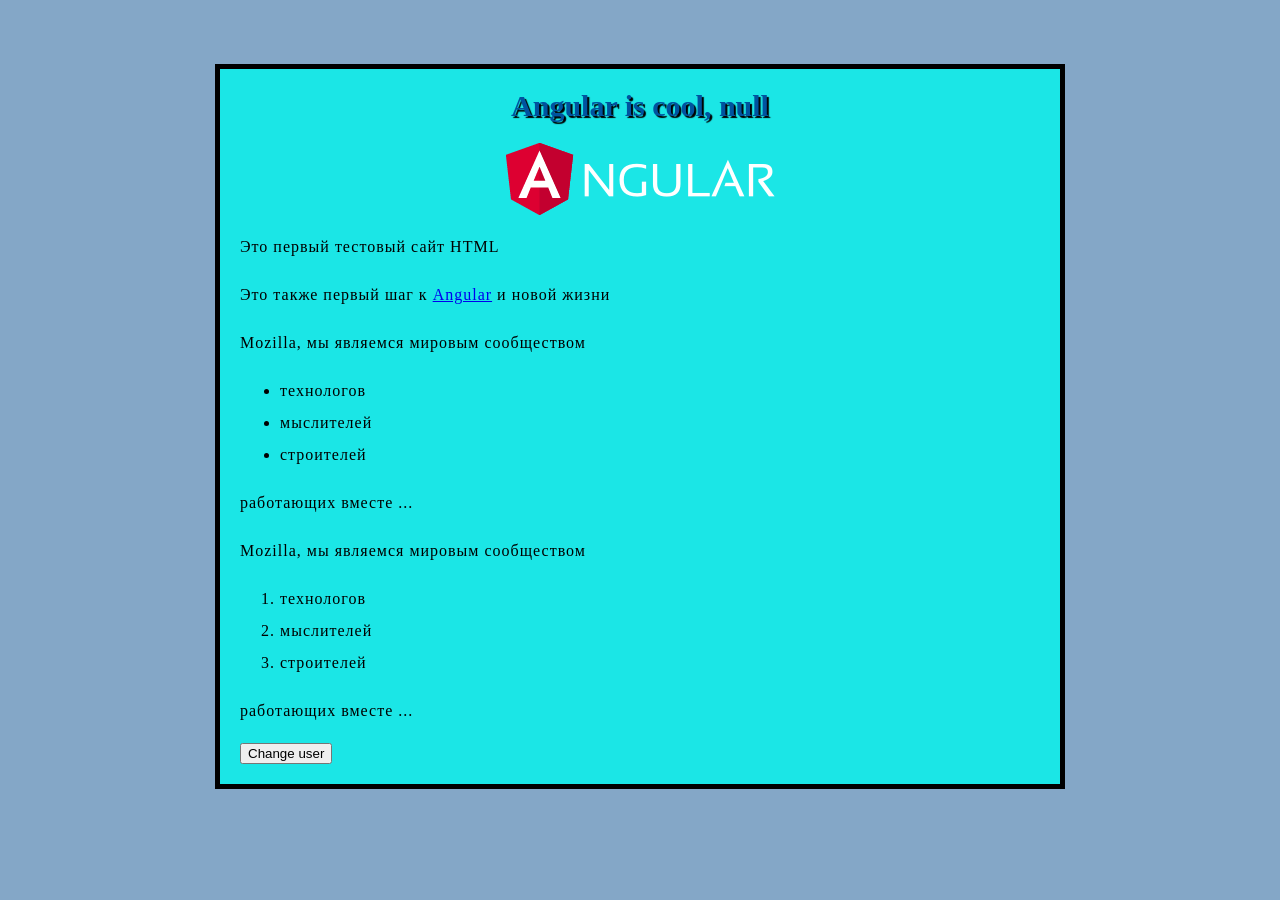
==== index.html @ edb77528 "adding my files to my repository" ====
<!DOCTYPE html>
<html>
  <head>
    <meta charset="utf-8">
    <link href="styles/style.css" rel="stylesheet" type="text/css">
    <link href='http://fonts.googleapis.com/css?family=Open+Sans' rel='stylesheet' type='text/css'>
    
    <title>Моя тестовая страница</title>
  </head>
  <body>
    <h1>Тестовая страница Angular</h1>
    <img src="images\logo-nav@2x.png" alt="The Angular logo">
    <p>Это первый тестовый сайт HTML</p>
    <p>Это также первый шаг к <a href="https://angular.io">Angular</a> и новой жизни</p>
    <p>Mozilla, мы являемся мировым сообществом</p>
<ul> 
  <li>технологов</li>
  <li>мыслителей</li>
  <li>строителей</li>
</ul>
<p>работающих вместе ... </p>
<p>Mozilla, мы являемся мировым сообществом</p>
<ol> 
  <li>технологов</li>
  <li>мыслителей</li>
  <li>строителей</li>
</ol>
<p>работающих вместе ... </p>

<button>Change user</button>

<script src="scripts/main.js"></script>
  </body>
</html>
---- styles/style.css ----
html {
    font-size: 10px; /* px значит 'пиксели': базовый шрифт будет 10 пикселей в высоту  */
    font-family: 'Sura', serif;
    background-color: #84a7c7;
  }
  h1 {
    font-size: 30px;
    text-align: center;
    margin: 0;
    padding: 20px 0;    
    color: #00539F;
    text-shadow: 2px 2px 1px black;
  }
  
  p, li {
    font-size: 16px;    
    line-height: 2;
    letter-spacing: 1px;
  }
  body {
    width: 800px;
    margin: 5% auto;
    background-color: #1be6e6;
    padding: 0 20px 20px 20px;
    border: 5px solid black;
  }
  img {
    display: block;
    margin: 0 auto;
  }
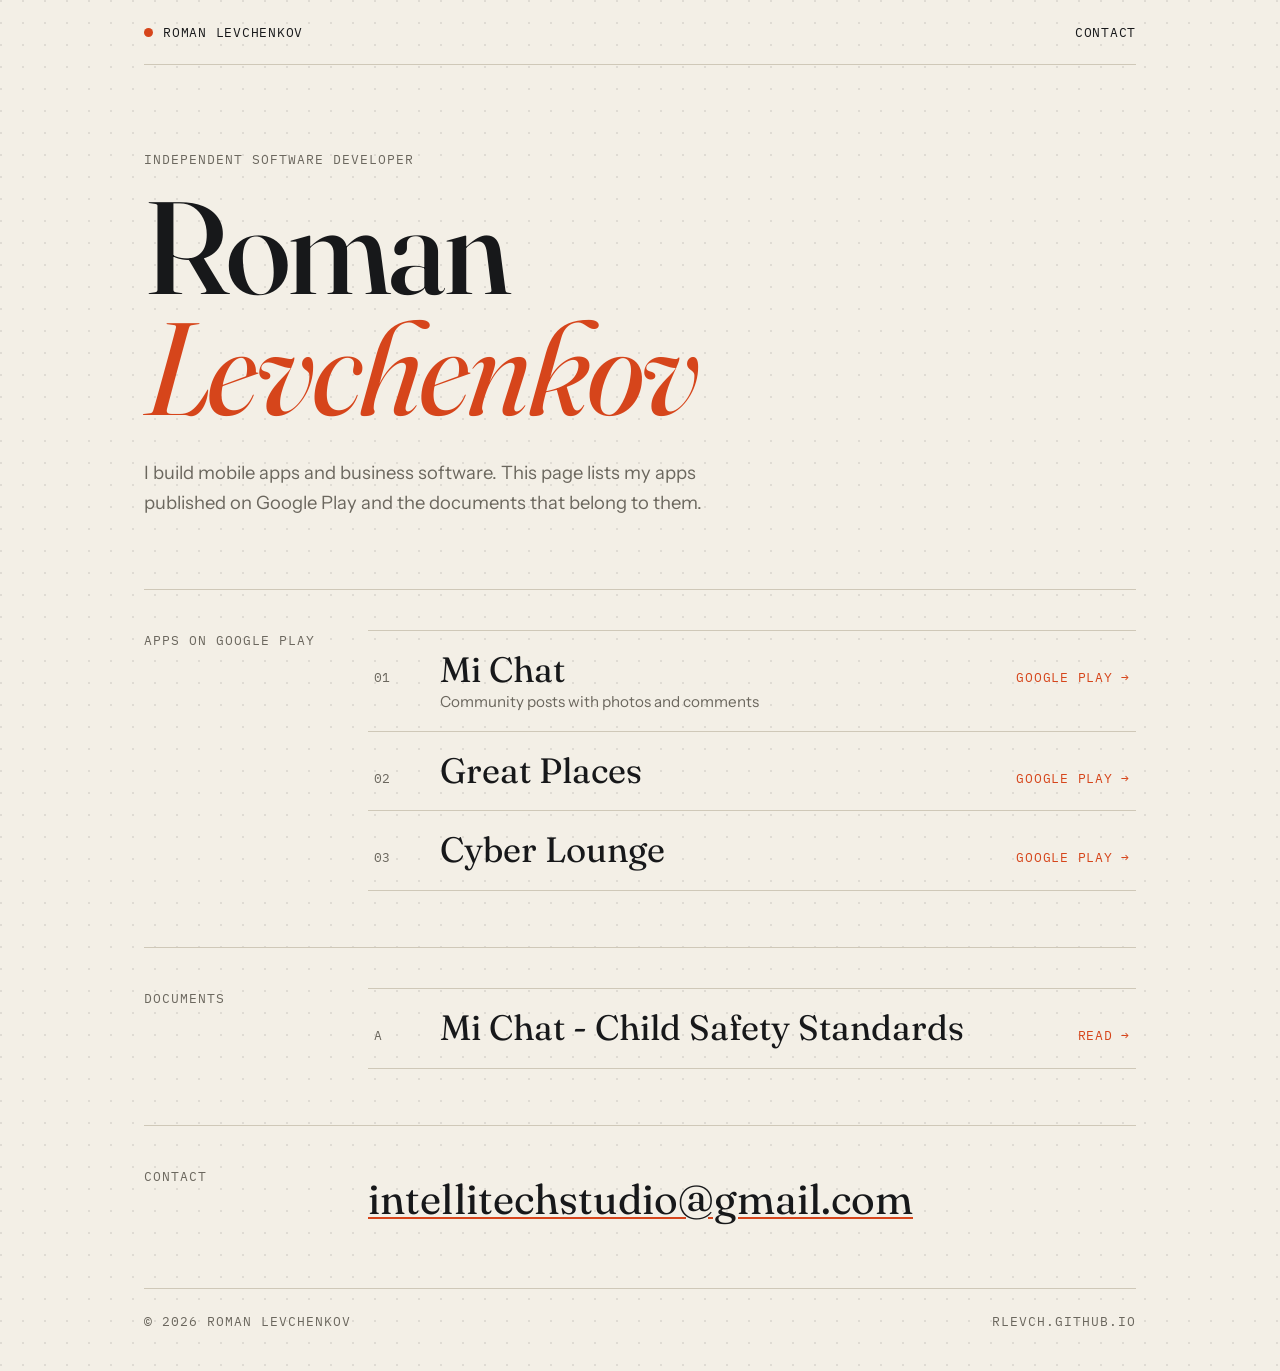
==== commit 78a204ff: "Replace tutorial page with developer landing page, restyle Mi Chat policy Co-Authored-By: Claude Fab" ====
--- a/index.html
+++ b/index.html
@@ -1,34 +1,69 @@
-<!DOCTYPE html>
-<html>
-  <head>
-    <meta charset="utf-8">
-    <link href="styles/style.css" rel="stylesheet" type="text/css">
-    <link href='http://fonts.googleapis.com/css?family=Open+Sans' rel='stylesheet' type='text/css'>
-    
-    <title>Моя тестовая страница</title>
-  </head>
-  <body>
-    <h1>Тестовая страница Angular</h1>
-    <img src="images\logo-nav@2x.png" alt="The Angular logo">
-    <p>Это первый тестовый сайт HTML</p>
-    <p>Это также первый шаг к <a href="https://angular.io">Angular</a> и новой жизни</p>
-    <p>Mozilla, мы являемся мировым сообществом</p>
-<ul> 
-  <li>технологов</li>
-  <li>мыслителей</li>
-  <li>строителей</li>
-</ul>
-<p>работающих вместе ... </p>
-<p>Mozilla, мы являемся мировым сообществом</p>
-<ol> 
-  <li>технологов</li>
-  <li>мыслителей</li>
-  <li>строителей</li>
-</ol>
-<p>работающих вместе ... </p>
+<!doctype html>
+<html lang="en">
+<head>
+<meta charset="utf-8">
+<meta name="viewport" content="width=device-width, initial-scale=1">
+<title>Roman Levchenkov - Software developer</title>
+<meta name="description" content="Roman Levchenkov, independent software developer. Mobile apps on Google Play: Mi Chat, Great Places, Cyber Lounge.">
+<link rel="preconnect" href="https://fonts.googleapis.com">
+<link rel="preconnect" href="https://fonts.gstatic.com" crossorigin>
+<link href="https://fonts.googleapis.com/css2?family=Fraunces:ital,opsz,wght@0,9..144,400;0,9..144,500;1,9..144,400&family=IBM+Plex+Mono:wght@400;500&family=Instrument+Sans:wght@400;500&display=swap" rel="stylesheet">
+<link rel="stylesheet" href="styles/site.css">
+</head>
+<body>
+<div class="wrap">
+  <header class="top">
+    <span><span class="dot"></span>Roman Levchenkov</span>
+    <a href="mailto:intellitechstudio@gmail.com">Contact</a>
+  </header>
 
-<button>Change user</button>
+  <section class="hero">
+    <div class="label rise">Independent software developer</div>
+    <h1 class="rise d1">Roman<br><em>Levchenkov</em></h1>
+    <p class="rise d2">I build mobile apps and business software. This page lists my apps published on Google Play and the documents that belong to them.</p>
+  </section>
 
-<script src="scripts/main.js"></script>
-  </body>
-</html> +  <section class="section rise d3">
+    <div class="label">Apps on Google Play</div>
+    <ul class="apps">
+      <li><a href="https://play.google.com/store/apps/details?id=com.intellitechsolutions.michat">
+        <span class="n">01</span>
+        <span class="t">Mi Chat<span class="d">Community posts with photos and comments</span></span>
+        <span class="go">Google Play &rarr;</span>
+      </a></li>
+      <li><a href="https://play.google.com/store/apps/details?id=com.rlevch.great_places">
+        <span class="n">02</span>
+        <span class="t">Great Places</span>
+        <span class="go">Google Play &rarr;</span>
+      </a></li>
+      <li><a href="https://play.google.com/store/apps/details?id=com.intellitechsolutions.gamingclubreservation">
+        <span class="n">03</span>
+        <span class="t">Cyber Lounge</span>
+        <span class="go">Google Play &rarr;</span>
+      </a></li>
+    </ul>
+  </section>
+
+  <section class="section">
+    <div class="label">Documents</div>
+    <ul class="apps">
+      <li><a href="michat/child-safety.html">
+        <span class="n">A</span>
+        <span class="t">Mi Chat - Child Safety Standards</span>
+        <span class="go">Read &rarr;</span>
+      </a></li>
+    </ul>
+  </section>
+
+  <section class="section">
+    <div class="label">Contact</div>
+    <div><a class="mail" href="mailto:intellitechstudio@gmail.com">intellitechstudio@gmail.com</a></div>
+  </section>
+
+  <footer class="foot label">
+    <span>&copy; 2026 Roman Levchenkov</span>
+    <span>rlevch.github.io</span>
+  </footer>
+</div>
+</body>
+</html>
--- a/styles/site.css
+++ b/styles/site.css
@@ -0,0 +1,70 @@
+:root {
+  --paper: #f3efe6;
+  --ink: #17181a;
+  --muted: #6b675e;
+  --rule: #cfc8b8;
+  --accent: #d6451b;
+  --card: #fbf9f3;
+  --display: "Fraunces", Georgia, serif;
+  --body: "Instrument Sans", "Helvetica Neue", sans-serif;
+  --mono: "IBM Plex Mono", ui-monospace, monospace;
+}
+@media (prefers-color-scheme: dark) {
+  :root { --paper: #141412; --ink: #efeadd; --muted: #9a9486; --rule: #34322c; --accent: #ff6a3d; --card: #1b1b18; }
+}
+* { box-sizing: border-box; }
+html { -webkit-text-size-adjust: 100%; }
+body {
+  margin: 0; background: var(--paper); color: var(--ink);
+  font-family: var(--body); font-size: 17px; line-height: 1.6;
+  background-image: radial-gradient(circle at 1px 1px, color-mix(in srgb, var(--ink) 9%, transparent) 1px, transparent 0);
+  background-size: 22px 22px;
+}
+a { color: inherit; text-decoration-color: var(--accent); text-underline-offset: 3px; text-decoration-thickness: 1.5px; }
+a:hover { color: var(--accent); }
+.wrap { max-width: 1040px; margin: 0 auto; padding: 0 24px; }
+.top {
+  display: flex; justify-content: space-between; align-items: center; gap: 16px;
+  padding: 22px 0; border-bottom: 1px solid var(--rule);
+  font-family: var(--mono); font-size: 12.5px; letter-spacing: .06em; text-transform: uppercase;
+}
+.top a { text-decoration: none; }
+.dot { display: inline-block; width: 9px; height: 9px; border-radius: 50%; background: var(--accent); margin-right: 10px; }
+.label { font-family: var(--mono); font-size: 12.5px; letter-spacing: .08em; text-transform: uppercase; color: var(--muted); }
+h1, h2 { font-family: var(--display); font-weight: 500; letter-spacing: -.02em; margin: 0; line-height: 1.15; }
+.hero { padding: 84px 0 72px; }
+.hero h1 { font-size: clamp(3rem, 11vw, 8.2rem); line-height: .92; margin-top: 18px; }
+.hero h1 em { font-style: italic; color: var(--accent); font-weight: 400; }
+.hero p { max-width: 34em; font-size: 1.15rem; margin: 30px 0 0; color: var(--muted); }
+.section { border-top: 1px solid var(--rule); padding: 40px 0 56px; display: grid; grid-template-columns: 200px 1fr; gap: 24px; }
+.apps { list-style: none; margin: 0; padding: 0; }
+.apps li { border-bottom: 1px solid var(--rule); }
+.apps li:first-child { border-top: 1px solid var(--rule); }
+.apps a {
+  display: grid; grid-template-columns: 3.2em 1fr auto; align-items: baseline; gap: 12px;
+  padding: 20px 6px; text-decoration: none; transition: background .2s, padding .2s;
+}
+.apps a:hover { background: var(--card); padding-left: 16px; color: var(--ink); }
+.apps .n { font-family: var(--mono); font-size: 12.5px; color: var(--muted); }
+.apps .t { font-family: var(--display); font-size: clamp(1.5rem, 4vw, 2.2rem); line-height: 1.1; }
+.apps .d { display: block; font-family: var(--body); font-size: .95rem; color: var(--muted); margin-top: 4px; }
+.apps .go { font-family: var(--mono); font-size: 12.5px; text-transform: uppercase; letter-spacing: .06em; color: var(--accent); white-space: nowrap; }
+.mail { font-family: var(--display); font-size: clamp(1.4rem, 4.6vw, 2.6rem); word-break: break-word; }
+.foot { border-top: 1px solid var(--rule); padding: 22px 0 40px; display: flex; justify-content: space-between; flex-wrap: wrap; gap: 10px; }
+/* document pages */
+.doc { padding: 64px 0 72px; max-width: 720px; }
+.doc h1 { font-size: clamp(2.4rem, 7vw, 4.4rem); line-height: 1; margin: 16px 0 18px; }
+.doc h2 { font-size: 1.55rem; margin: 44px 0 10px; padding-top: 22px; border-top: 1px solid var(--rule); }
+.doc ul { padding-left: 1.1em; }
+.doc li { margin: 8px 0; }
+.doc li::marker { color: var(--accent); }
+.rise { animation: rise .7s cubic-bezier(.2,.7,.2,1) both; }
+.rise.d1 { animation-delay: .08s; } .rise.d2 { animation-delay: .18s; } .rise.d3 { animation-delay: .28s; }
+@keyframes rise { from { opacity: 0; transform: translateY(18px); } to { opacity: 1; transform: none; } }
+@media (prefers-reduced-motion: reduce) { .rise { animation: none; } }
+@media (max-width: 700px) {
+  .section { grid-template-columns: 1fr; gap: 14px; padding: 30px 0 40px; }
+  .hero { padding: 52px 0 48px; }
+  .apps a { grid-template-columns: 2.4em 1fr; }
+  .apps .go { grid-column: 2; }
+}
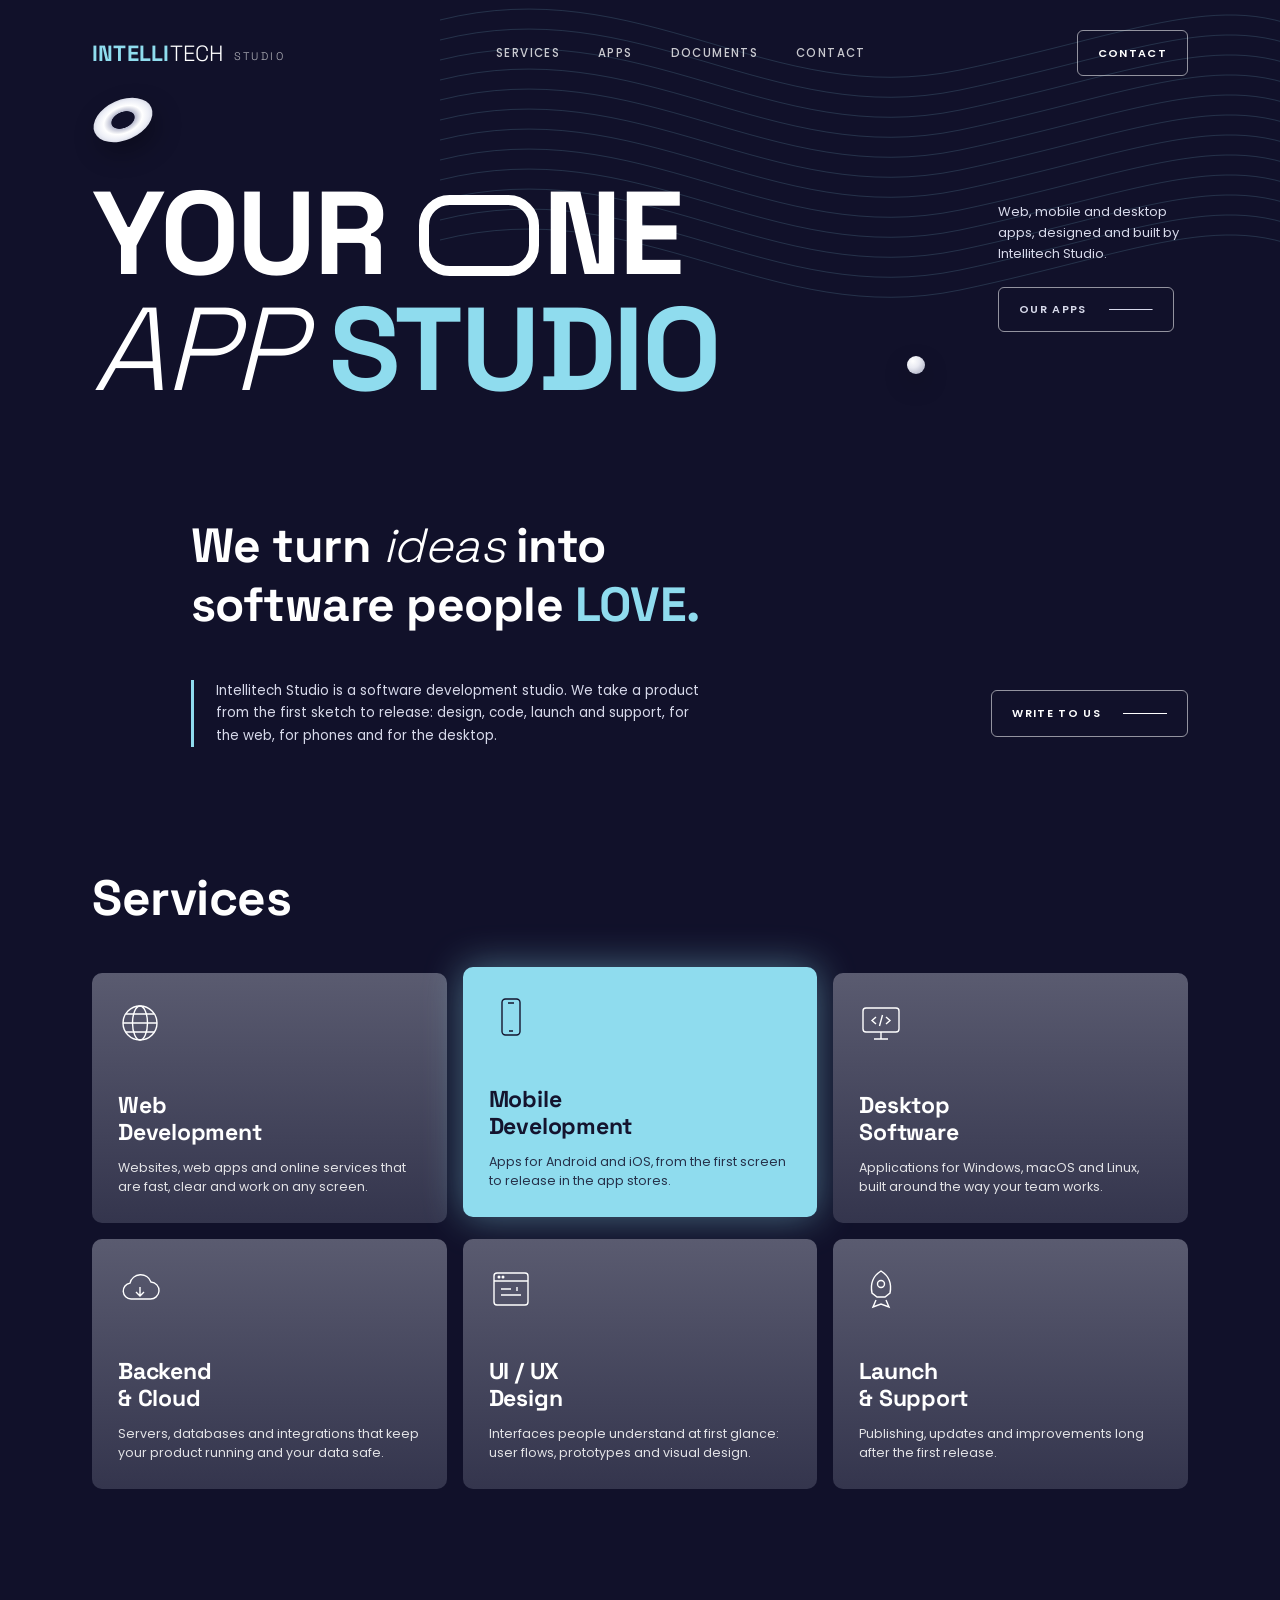
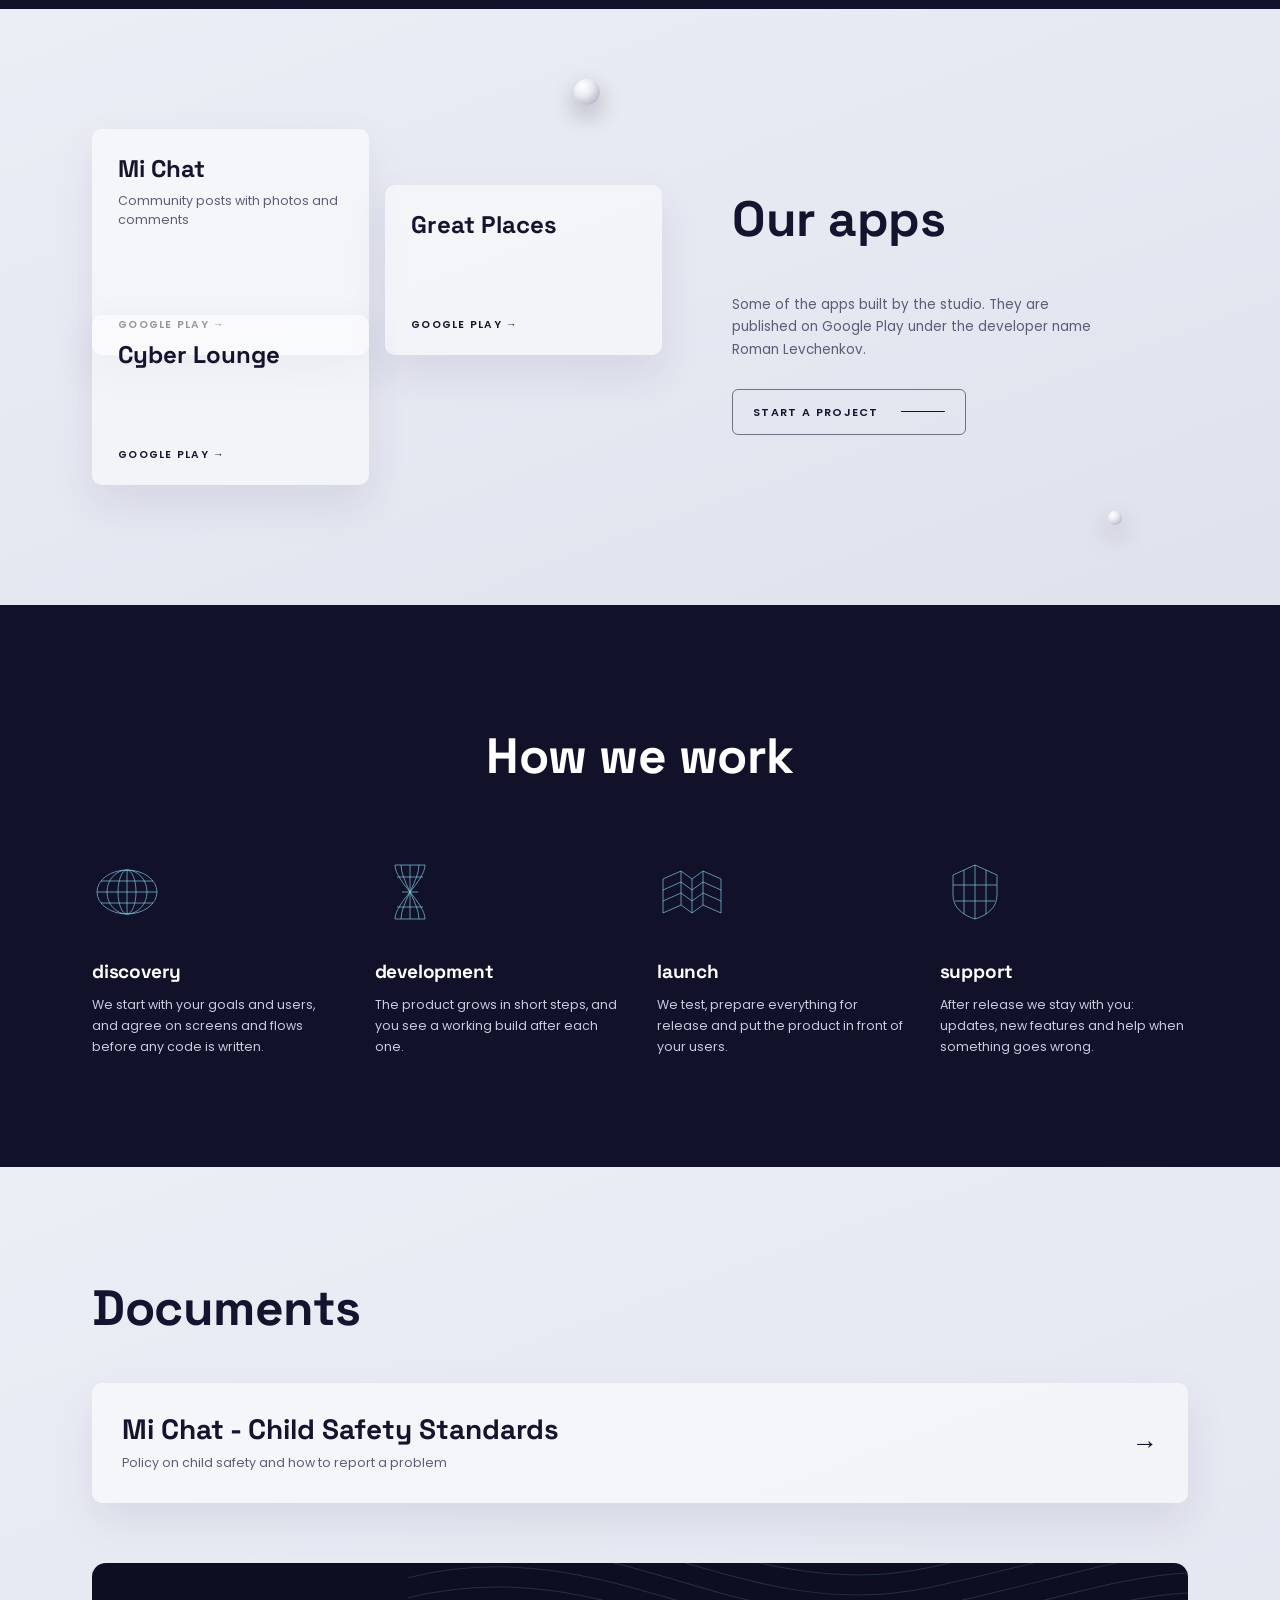
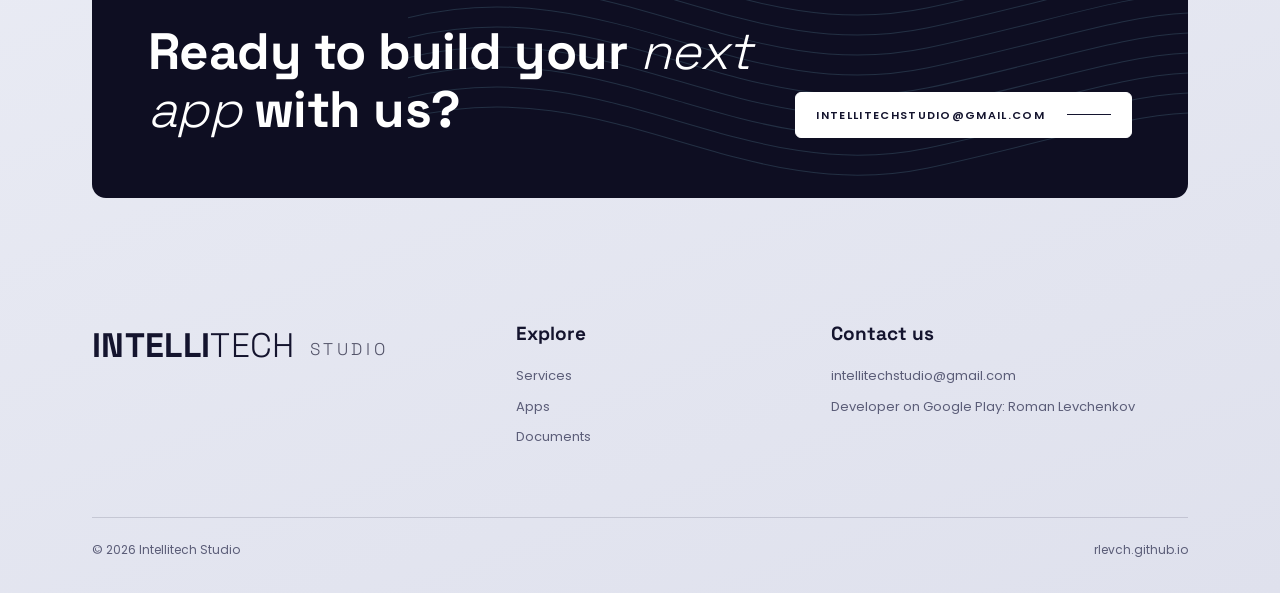
==== commit 0d1bbf2a: "Redesign as Intellitech Studio site in WaveNet-inspired style Co-Authored-By: Claude Fable 5.2 <nore" ====
--- a/index.html
+++ b/index.html
@@ -3,67 +3,164 @@
 <head>
 <meta charset="utf-8">
 <meta name="viewport" content="width=device-width, initial-scale=1">
-<title>Roman Levchenkov - Software developer</title>
-<meta name="description" content="Roman Levchenkov, independent software developer. Mobile apps on Google Play: Mi Chat, Great Places, Cyber Lounge.">
+<title>Intellitech Studio - Web, mobile and desktop apps</title>
+<meta name="description" content="Intellitech Studio designs and builds web, mobile and desktop applications, from the first sketch to release and support.">
 <link rel="preconnect" href="https://fonts.googleapis.com">
 <link rel="preconnect" href="https://fonts.gstatic.com" crossorigin>
-<link href="https://fonts.googleapis.com/css2?family=Fraunces:ital,opsz,wght@0,9..144,400;0,9..144,500;1,9..144,400&family=IBM+Plex+Mono:wght@400;500&family=Instrument+Sans:wght@400;500&display=swap" rel="stylesheet">
+<link href="https://fonts.googleapis.com/css2?family=Poppins:wght@400;500;600&family=Space+Grotesk:ital,wght@0,300;0,500;0,700&display=swap" rel="stylesheet">
 <link rel="stylesheet" href="styles/site.css">
 </head>
 <body>
-<div class="wrap">
-  <header class="top">
-    <span><span class="dot"></span>Roman Levchenkov</span>
-    <a href="mailto:intellitechstudio@gmail.com">Contact</a>
-  </header>
 
-  <section class="hero">
-    <div class="label rise">Independent software developer</div>
-    <h1 class="rise d1">Roman<br><em>Levchenkov</em></h1>
-    <p class="rise d2">I build mobile apps and business software. This page lists my apps published on Google Play and the documents that belong to them.</p>
-  </section>
+<section class="hero">
+  <div class="wrap">
+    <header class="nav">
+      <a class="logo" href="./"><b>Intelli</b>tech <span>Studio</span></a>
+      <nav class="links">
+        <a href="#services">Services</a>
+        <a href="#apps">Apps</a>
+        <a href="#documents">Documents</a>
+        <a href="#contact">Contact</a>
+      </nav>
+      <a class="btn plain" href="mailto:intellitechstudio@gmail.com">Contact</a>
+    </header>
 
-  <section class="section rise d3">
-    <div class="label">Apps on Google Play</div>
-    <ul class="apps">
-      <li><a href="https://play.google.com/store/apps/details?id=com.intellitechsolutions.michat">
-        <span class="n">01</span>
-        <span class="t">Mi Chat<span class="d">Community posts with photos and comments</span></span>
-        <span class="go">Google Play &rarr;</span>
-      </a></li>
-      <li><a href="https://play.google.com/store/apps/details?id=com.rlevch.great_places">
-        <span class="n">02</span>
-        <span class="t">Great Places</span>
-        <span class="go">Google Play &rarr;</span>
-      </a></li>
-      <li><a href="https://play.google.com/store/apps/details?id=com.intellitechsolutions.gamingclubreservation">
-        <span class="n">03</span>
-        <span class="t">Cyber Lounge</span>
-        <span class="go">Google Play &rarr;</span>
-      </a></li>
-    </ul>
-  </section>
+    <div class="inner">
+      <span class="ring float" style="left:0;top:-6px" aria-hidden="true"></span>
+      <span class="ball float" style="right:24%;top:250px;width:18px;height:18px;animation-delay:-3s" aria-hidden="true"></span>
+      <h1 class="rise">Your <span class="o" aria-hidden="true"></span><span style="position:absolute;left:-9999px">o</span>ne
+        <span class="l2"><em>App</em> <span class="cy">Studio</span></span></h1>
+      <div class="side rise d1">
+        Web, mobile and desktop apps, designed and built by Intellitech Studio.
+        <br><a class="btn" href="#apps">Our apps</a>
+      </div>
 
-  <section class="section">
-    <div class="label">Documents</div>
-    <ul class="apps">
-      <li><a href="michat/child-safety.html">
-        <span class="n">A</span>
-        <span class="t">Mi Chat - Child Safety Standards</span>
-        <span class="go">Read &rarr;</span>
-      </a></li>
-    </ul>
-  </section>
+      <div class="belief rise d2">
+        <h2>We turn <em>ideas</em> into<br>software people <span class="cy">LOVE.</span></h2>
+        <div class="note">
+          <p>Intellitech Studio is a software development studio. We take a product from the first sketch to release: design, code, launch and support, for the web, for phones and for the desktop.</p>
+          <a class="btn" href="mailto:intellitechstudio@gmail.com">Write to us</a>
+        </div>
+      </div>
+    </div>
+  </div>
+</section>
 
-  <section class="section">
-    <div class="label">Contact</div>
-    <div><a class="mail" href="mailto:intellitechstudio@gmail.com">intellitechstudio@gmail.com</a></div>
-  </section>
+<section class="services" id="services">
+  <div class="wrap">
+    <h2>Services</h2>
+    <div class="grid">
+      <div class="svc">
+        <svg viewBox="0 0 44 44"><circle cx="22" cy="22" r="17"/><ellipse cx="22" cy="22" rx="7.5" ry="17"/><path d="M5 22h34M8 13h28M8 31h28"/></svg>
+        <h3>Web<br>Development</h3>
+        <p>Websites, web apps and online services that are fast, clear and work on any screen.</p>
+      </div>
+      <div class="svc on">
+        <svg viewBox="0 0 44 44"><rect x="13" y="4" width="18" height="36" rx="3.5"/><path d="M19 8h6M20 36h4"/></svg>
+        <h3>Mobile<br>Development</h3>
+        <p>Apps for Android and iOS, from the first screen to release in the app stores.</p>
+      </div>
+      <div class="svc">
+        <svg viewBox="0 0 44 44"><rect x="4" y="7" width="36" height="24" rx="3"/><path d="M15 38h14M22 31v7M17 16l-4 3.5 4 3.5M27 16l4 3.5-4 3.5M23.5 14l-3 11"/></svg>
+        <h3>Desktop<br>Software</h3>
+        <p>Applications for Windows, macOS and Linux, built around the way your team works.</p>
+      </div>
+      <div class="svc">
+        <svg viewBox="0 0 44 44"><path d="M13 32a8 8 0 0 1-1-15.9A11 11 0 0 1 33 15a8.5 8.5 0 0 1-1 17Z"/><path d="M22 20v9M18 25l4 4 4-4"/></svg>
+        <h3>Backend<br>&amp; Cloud</h3>
+        <p>Servers, databases and integrations that keep your product running and your data safe.</p>
+      </div>
+      <div class="svc">
+        <svg viewBox="0 0 44 44"><rect x="5" y="6" width="34" height="32" rx="3"/><path d="M5 14h34M12 22h10M12 28h20M28 20v4"/><circle cx="10" cy="10" r=".8"/><circle cx="14" cy="10" r=".8"/></svg>
+        <h3>UI / UX<br>Design</h3>
+        <p>Interfaces people understand at first glance: user flows, prototypes and visual design.</p>
+      </div>
+      <div class="svc">
+        <svg viewBox="0 0 44 44"><path d="M22 4c8 5 11 12 9 22l-5 4h-8l-5-4C11 16 14 9 22 4Z"/><circle cx="22" cy="17" r="3.5"/><path d="M17 33l-3 7 8-3 8 3-3-7"/></svg>
+        <h3>Launch<br>&amp; Support</h3>
+        <p>Publishing, updates and improvements long after the first release.</p>
+      </div>
+    </div>
+  </div>
+</section>
 
-  <footer class="foot label">
-    <span>&copy; 2026 Roman Levchenkov</span>
-    <span>rlevch.github.io</span>
-  </footer>
+<div class="lightband">
+  <div class="wrap">
+    <section class="apps" id="apps">
+      <span class="ball float" style="left:44%;top:70px;width:26px;height:26px" aria-hidden="true"></span>
+      <span class="ball float" style="right:6%;bottom:80px;width:14px;height:14px;animation-delay:-2s" aria-hidden="true"></span>
+      <div class="stack">
+        <a class="app" href="https://play.google.com/store/apps/details?id=com.intellitechsolutions.michat">
+          <span>Mi Chat<small>Community posts with photos and comments</small></span><span class="go">Google Play &rarr;</span></a>
+        <a class="app" href="https://play.google.com/store/apps/details?id=com.rlevch.great_places">
+          <span>Great Places</span><span class="go">Google Play &rarr;</span></a>
+        <a class="app" href="https://play.google.com/store/apps/details?id=com.intellitechsolutions.gamingclubreservation">
+          <span>Cyber Lounge</span><span class="go">Google Play &rarr;</span></a>
+      </div>
+      <div class="head">
+        <h2>Our apps</h2>
+        <p>Some of the apps built by the studio. They are published on Google Play under the developer name Roman Levchenkov.</p>
+        <a class="btn dark" href="mailto:intellitechstudio@gmail.com">Start a project</a>
+      </div>
+    </section>
+  </div>
 </div>
+
+<section class="why">
+  <div class="wrap">
+    <h2>How we work</h2>
+    <div class="cols">
+      <div>
+        <svg viewBox="0 0 70 70"><ellipse cx="35" cy="35" rx="30" ry="22"/><ellipse cx="35" cy="35" rx="20" ry="22"/><ellipse cx="35" cy="35" rx="9" ry="22"/><path d="M5 35h60M9 24h52M9 46h52M35 13v44"/></svg>
+        <h3>discovery</h3><p>We start with your goals and users, and agree on screens and flows before any code is written.</p>
+      </div>
+      <div>
+        <svg viewBox="0 0 70 70"><path d="M20 8h30M20 62h30M20 8c0 16 30 38 30 54M50 8c0 16-30 38-30 54M26 8c0 16 18 38 18 54M44 8c0 16-18 38-18 54M35 8v54M22 20h26M27 35h16M22 50h26"/></svg>
+        <h3>development</h3><p>The product grows in short steps, and you see a working build after each one.</p>
+      </div>
+      <div>
+        <svg viewBox="0 0 70 70"><path d="M6 22l18-8 11 8 11-8 18 8v34l-18-8-11 8-11-8-18 8ZM24 14v34M35 22v34M46 14v34M6 33l18-8 11 8 11-8 18 8M6 44l18-8 11 8 11-8 18 8"/></svg>
+        <h3>launch</h3><p>We test, prepare everything for release and put the product in front of your users.</p>
+      </div>
+      <div>
+        <svg viewBox="0 0 70 70"><path d="M35 8l22 10v20c0 12-9 20-22 24-13-4-22-12-22-24V18ZM35 8v54M13 28h44M15 44h40M24 13v44M46 13v44"/></svg>
+        <h3>support</h3><p>After release we stay with you: updates, new features and help when something goes wrong.</p>
+      </div>
+    </div>
+  </div>
+</section>
+
+<div class="lightband">
+  <div class="wrap">
+    <section class="docs" id="documents">
+      <div class="head"><h2>Documents</h2></div>
+      <a class="docrow" href="michat/child-safety.html">
+        <div><b>Mi Chat - Child Safety Standards</b><span>Policy on child safety and how to report a problem</span></div><i>&rarr;</i>
+      </a>
+
+      <div class="cta" id="contact">
+        <h2>Ready to build your <em>next app</em> with us?</h2>
+        <a class="btn solid" href="mailto:intellitechstudio@gmail.com">intellitechstudio@gmail.com</a>
+      </div>
+    </section>
+
+    <footer>
+      <div class="foot">
+        <div><a class="logo" href="./"><b>Intelli</b>tech <span>Studio</span></a></div>
+        <div>
+          <h4>Explore</h4>
+          <a href="#services">Services</a><a href="#apps">Apps</a><a href="#documents">Documents</a>
+        </div>
+        <div>
+          <h4>Contact us</h4>
+          <a href="mailto:intellitechstudio@gmail.com">intellitechstudio@gmail.com</a>
+          <p>Developer on Google Play: Roman Levchenkov</p>
+        </div>
+      </div>
+      <div class="copy"><span>&copy; 2026 Intellitech Studio</span><span>rlevch.github.io</span></div>
+    </footer>
+  </div>
+</div>
+
 </body>
 </html>
--- a/styles/site.css
+++ b/styles/site.css
@@ -1,70 +1,151 @@
+/* Visual style adapted from the free "WaveNet - IT Solutions & Technology" template by Peterdraw (UI8 freebies). */
 :root {
-  --paper: #f3efe6;
-  --ink: #17181a;
-  --muted: #6b675e;
-  --rule: #cfc8b8;
-  --accent: #d6451b;
-  --card: #fbf9f3;
-  --display: "Fraunces", Georgia, serif;
-  --body: "Instrument Sans", "Helvetica Neue", sans-serif;
-  --mono: "IBM Plex Mono", ui-monospace, monospace;
-}
-@media (prefers-color-scheme: dark) {
-  :root { --paper: #141412; --ink: #efeadd; --muted: #9a9486; --rule: #34322c; --accent: #ff6a3d; --card: #1b1b18; }
+  --navy: #11112a;
+  --navy-2: #191a38;
+  --ink: #14142e;
+  --cyan: #8fdcee;
+  --light: #dfe1ed;
+  --light-2: #eceef6;
+  --card-a: #5a5b70;
+  --card-b: #34354d;
+  --muted: #a9abc2;
+  --muted-d: #5b5d78;
+  --display: "Space Grotesk", "Helvetica Neue", Arial, sans-serif;
+  --body: "Poppins", "Helvetica Neue", Arial, sans-serif;
+  --waves: url("data:image/svg+xml,%3Csvg xmlns='http://www.w3.org/2000/svg' width='900' height='520' viewBox='0 0 900 520' fill='none' stroke='%238fdcee' stroke-opacity='.16' stroke-width='1'%3E%3Cpath d='M0 60C200 10 330 150 520 110S800 20 900 90'/%3E%3Cpath d='M0 80C200 30 330 170 520 130S800 40 900 110'/%3E%3Cpath d='M0 100C200 50 330 190 520 150S800 60 900 130'/%3E%3Cpath d='M0 120C200 70 330 210 520 170S800 80 900 150'/%3E%3Cpath d='M0 140C200 90 330 230 520 190S800 100 900 170'/%3E%3Cpath d='M0 160C200 110 330 250 520 210S800 120 900 190'/%3E%3Cpath d='M0 180C200 130 330 270 520 230S800 140 900 210'/%3E%3Cpath d='M0 200C200 150 330 290 520 250S800 160 900 230'/%3E%3Cpath d='M0 220C200 170 330 310 520 270S800 180 900 250'/%3E%3Cpath d='M0 240C200 190 330 330 520 290S800 200 900 270'/%3E%3Cpath d='M0 260C200 210 330 350 520 310S800 220 900 290'/%3E%3Cpath d='M0 280C200 230 330 370 520 330S800 240 900 310'/%3E%3C/svg%3E");
 }
 * { box-sizing: border-box; }
-html { -webkit-text-size-adjust: 100%; }
-body {
-  margin: 0; background: var(--paper); color: var(--ink);
-  font-family: var(--body); font-size: 17px; line-height: 1.6;
-  background-image: radial-gradient(circle at 1px 1px, color-mix(in srgb, var(--ink) 9%, transparent) 1px, transparent 0);
-  background-size: 22px 22px;
+html { -webkit-text-size-adjust: 100%; scroll-behavior: smooth; }
+body { margin: 0; background: var(--navy); color: #fff; font-family: var(--body); font-size: 15.5px; line-height: 1.65; }
+a { color: inherit; text-decoration: none; }
+.wrap { max-width: 1160px; margin: 0 auto; padding: 0 32px; }
+h1, h2, h3 { font-family: var(--display); font-weight: 700; margin: 0; letter-spacing: -.01em; }
+em { font-style: italic; font-weight: 300; }
+.cy { color: var(--cyan); }
+
+/* decorative 3D shapes */
+.ball { position: absolute; border-radius: 50%; background: radial-gradient(circle at 32% 28%, #fff 0, #e9eaf2 38%, #9ea1b8 100%); box-shadow: 0 10px 24px rgba(0,0,0,.28); }
+.ring { position: absolute; width: 62px; height: 40px; border-radius: 50%; transform: rotate(-24deg);
+  background: radial-gradient(ellipse at 50% 50%, transparent 0 27%, #b9bccf 29%, #fff 46%, #eceef6 62%, #a3a6bd 100%); box-shadow: 0 12px 26px rgba(0,0,0,.3); }
+
+/* nav */
+.nav { display: flex; align-items: center; justify-content: space-between; padding: 30px 0; position: relative; z-index: 2; }
+.logo { font-family: var(--display); font-size: 22px; letter-spacing: .01em; font-weight: 300; text-transform: uppercase; }
+.logo b { font-weight: 700; color: var(--cyan); }
+.logo span { font-size: .5em; letter-spacing: .22em; opacity: .7; margin-left: .35em; vertical-align: .12em; }
+.nav .links { display: flex; gap: 38px; font-size: 11.5px; letter-spacing: .12em; text-transform: uppercase; font-weight: 500; }
+.nav .links a { opacity: .78; transition: opacity .2s, color .2s; }
+.nav .links a:hover { opacity: 1; color: var(--cyan); }
+.btn { display: inline-flex; align-items: center; gap: 22px; border: 1px solid rgba(255,255,255,.55); border-radius: 6px; padding: 13px 20px; font-size: 11px; letter-spacing: .12em; text-transform: uppercase; font-weight: 600; transition: background .2s, color .2s, border-color .2s; white-space: nowrap; }
+.btn::after { content: ""; width: 44px; height: 9px; background: linear-gradient(currentColor, currentColor) left center / 100% 1px no-repeat; clip-path: polygon(0 0, 100% 0, 100% 100%, 0 100%); -webkit-mask: linear-gradient(#000,#000); position: relative; }
+.btn.plain::after { display: none; }
+.btn:hover { background: var(--cyan); color: var(--ink); border-color: var(--cyan); }
+.btn.solid { background: #fff; color: var(--ink); border-color: #fff; }
+.btn.solid:hover { background: var(--cyan); border-color: var(--cyan); }
+.btn.dark { border-color: rgba(20,20,46,.55); color: var(--ink); }
+.btn.dark:hover { background: var(--ink); color: #fff; border-color: var(--ink); }
+
+/* hero */
+.hero { position: relative; overflow: hidden; background: var(--navy) var(--waves) right -60px top -40px / 900px auto no-repeat; }
+.hero .inner { position: relative; padding: 70px 0 110px; }
+.hero h1 { font-size: clamp(3rem, 9.2vw, 7.4rem); line-height: .98; text-transform: uppercase; letter-spacing: -.02em; }
+.hero h1 .o { display: inline-block; width: 1.02em; height: .69em; border: .085em solid #fff; border-radius: .26em; vertical-align: -.02em; margin: 0 .03em 0 .05em; }
+.hero h1 .l2 { display: block; }
+.hero .side { position: absolute; right: 0; top: 96px; width: 190px; font-size: 13px; line-height: 1.6; color: #d7d9ea; }
+.hero .side .btn { margin-top: 22px; }
+.belief { margin: 110px 0 0 9%; }
+.belief h2 { font-size: clamp(1.7rem, 4.2vw, 3rem); line-height: 1.22; }
+.belief .note { display: flex; align-items: center; justify-content: space-between; gap: 28px; margin-top: 46px; flex-wrap: wrap; }
+.belief .note p { margin: 0; max-width: 520px; padding-left: 22px; border-left: 3px solid var(--cyan); font-size: 13.5px; color: #d7d9ea; }
+
+/* services */
+.services { padding: 0 0 120px; position: relative; }
+.services h2, .head h2 { font-size: clamp(2rem, 4.6vw, 3.1rem); margin-bottom: 34px; }
+.grid { display: grid; grid-template-columns: repeat(3, 1fr); gap: 16px; }
+.svc { position: relative; min-height: 250px; padding: 28px 26px 26px; border-radius: 10px; background: linear-gradient(180deg, var(--card-a), var(--card-b)); display: flex; flex-direction: column; transition: background .25s, transform .25s, box-shadow .25s; }
+.svc:hover, .svc.on { background: var(--cyan); color: var(--ink); transform: translateY(-6px); box-shadow: 0 0 38px rgba(143,220,238,.45); }
+.svc svg { width: 44px; height: 44px; stroke: currentColor; fill: none; stroke-width: 1.4; }
+.svc h3 { font-size: 23px; line-height: 1.18; margin-top: auto; }
+.svc p { margin: 12px 0 0; font-size: 12.5px; line-height: 1.55; opacity: .86; }
+
+/* light section */
+.lightband { background: linear-gradient(160deg, var(--light-2), var(--light)); color: var(--ink); position: relative; overflow: hidden; }
+.apps { display: grid; grid-template-columns: 1.25fr 1fr; gap: 70px; align-items: center; padding: 120px 0; position: relative; }
+.stack { display: grid; grid-template-columns: 1fr 1fr; gap: 16px; }
+.app { display: flex; flex-direction: column; justify-content: space-between; min-height: 170px; padding: 26px 26px 24px; border-radius: 10px; background: rgba(255,255,255,.55); box-shadow: 0 18px 40px rgba(60,64,110,.10); font-family: var(--display); font-weight: 700; font-size: 24px; line-height: 1.15; transition: background .25s, color .25s, transform .25s; }
+.app small { display: block; font-family: var(--body); font-weight: 400; font-size: 12.5px; line-height: 1.5; color: var(--muted-d); margin-top: 10px; transition: color .25s; }
+.app .go { font-family: var(--body); font-size: 10.5px; letter-spacing: .12em; text-transform: uppercase; font-weight: 600; margin-top: 22px; }
+.app:hover { background: var(--ink); color: #fff; transform: translateY(-6px); }
+.app:hover small { color: var(--muted); }
+.app:nth-child(2) { margin-top: 56px; }
+.app:nth-child(3) { margin-top: -56px; }
+.head p { margin: 0 0 28px; font-size: 13.5px; color: var(--muted-d); max-width: 380px; }
+
+/* why */
+.why { padding: 110px 0; text-align: center; }
+.why h2 { font-size: clamp(2rem, 4.6vw, 3.1rem); margin-bottom: 60px; }
+.cols { display: grid; grid-template-columns: repeat(4, 1fr); gap: 34px; text-align: left; }
+.cols svg { width: 70px; height: 70px; stroke: var(--cyan); fill: none; stroke-width: .7; opacity: .9; }
+.cols h3 { font-size: 19px; margin: 22px 0 8px; text-transform: lowercase; }
+.cols p { margin: 0; font-size: 12.5px; color: #c9cbe0; }
+
+/* documents + cta + footer */
+.docs { padding: 100px 0 40px; }
+.docrow { display: flex; justify-content: space-between; align-items: center; gap: 24px; padding: 30px 30px; border-radius: 10px; background: rgba(255,255,255,.55); box-shadow: 0 18px 40px rgba(60,64,110,.10); transition: background .25s, color .25s; }
+.docrow b { font-family: var(--display); font-size: clamp(1.25rem, 3vw, 1.75rem); line-height: 1.2; }
+.docrow span { font-size: 12.5px; color: var(--muted-d); display: block; margin-top: 6px; transition: color .25s; }
+.docrow:hover { background: var(--ink); color: #fff; }
+.docrow:hover span { color: var(--muted); }
+.docrow i { font-style: normal; font-size: 26px; }
+.cta { margin: 60px 0 0; border-radius: 14px; padding: 60px 56px; color: #fff; background: #0e0e22 var(--waves) right -120px bottom -160px / 900px auto no-repeat; display: flex; justify-content: space-between; align-items: flex-end; gap: 32px; flex-wrap: wrap; }
+.cta h2 { font-size: clamp(1.9rem, 4.6vw, 3.2rem); line-height: 1.12; max-width: 12em; }
+.foot { display: grid; grid-template-columns: 1.4fr 1fr 1.3fr; gap: 40px; padding: 80px 0 60px; }
+.foot .logo { color: var(--ink); font-size: 34px; }
+.foot .logo b { color: var(--ink); }
+.foot h4 { font-family: var(--display); font-size: 19px; margin: 0 0 16px; }
+.foot a, .foot p { display: block; margin: 0 0 9px; font-size: 13px; color: var(--muted-d); }
+.foot a:hover { color: var(--ink); }
+.copy { border-top: 1px solid rgba(20,20,46,.14); padding: 22px 0 34px; font-size: 12px; color: var(--muted-d); display: flex; justify-content: space-between; flex-wrap: wrap; gap: 8px; }
+
+/* document page */
+.pagehead { position: relative; overflow: hidden; background: var(--navy) var(--waves) right -160px top -120px / 900px auto no-repeat; }
+.pagehead .title { padding: 44px 0 84px; }
+.crumbs { font-size: 12px; color: var(--muted); margin-bottom: 14px; }
+.crumbs a:hover { color: var(--cyan); }
+.pagehead h1 { font-size: clamp(2.4rem, 6.6vw, 4.6rem); line-height: 1.04; }
+.doc { max-width: 800px; padding: 70px 0 30px; }
+.doc .meta { font-size: 12.5px; color: var(--muted-d); margin: 0 0 12px; }
+.doc h2 { font-size: 1.55rem; line-height: 1.2; margin: 44px 0 12px; }
+.doc p, .doc li { font-size: 14.5px; color: #33354f; }
+.doc ul { padding-left: 1.15em; }
+.doc li { margin: 8px 0; }
+.doc li::marker { color: #3fb6d4; }
+.doc a { color: var(--ink); text-decoration: underline; text-decoration-color: #3fb6d4; text-underline-offset: 3px; }
+
+.rise { animation: rise .8s cubic-bezier(.2,.7,.2,1) both; }
+.rise.d1 { animation-delay: .1s; } .rise.d2 { animation-delay: .22s; }
+@keyframes rise { from { transform: translateY(22px); } to { transform: none; } }
+.float { animation: float 7s ease-in-out infinite; }
+@keyframes float { 50% { translate: 0 -12px; } }
+@media (prefers-reduced-motion: reduce) { .rise, .float { animation: none; } }
+
+@media (max-width: 960px) {
+  .grid, .cols { grid-template-columns: 1fr 1fr; }
+  .apps { grid-template-columns: 1fr; gap: 40px; padding: 80px 0; }
+  .apps .head { order: -1; }
+  .hero .side { position: static; width: auto; max-width: 300px; margin-top: 28px; }
+  .belief { margin-left: 0; margin-top: 70px; }
+  .foot { grid-template-columns: 1fr 1fr; }
 }
-a { color: inherit; text-decoration-color: var(--accent); text-underline-offset: 3px; text-decoration-thickness: 1.5px; }
-a:hover { color: var(--accent); }
-.wrap { max-width: 1040px; margin: 0 auto; padding: 0 24px; }
-.top {
-  display: flex; justify-content: space-between; align-items: center; gap: 16px;
-  padding: 22px 0; border-bottom: 1px solid var(--rule);
-  font-family: var(--mono); font-size: 12.5px; letter-spacing: .06em; text-transform: uppercase;
+@media (max-width: 620px) {
+  .wrap { padding: 0 20px; }
+  .nav .links { display: none; }
+  .hero .inner { padding: 36px 0 70px; }
+  .grid, .cols, .stack, .foot { grid-template-columns: 1fr; }
+  .app:nth-child(2), .app:nth-child(3) { margin-top: 0; }
+  .svc { min-height: 210px; }
+  .services { padding-bottom: 80px; }
+  .why { padding: 80px 0; }
+  .cta { padding: 40px 26px; }
+  .docrow { padding: 24px 22px; }
 }
-.top a { text-decoration: none; }
-.dot { display: inline-block; width: 9px; height: 9px; border-radius: 50%; background: var(--accent); margin-right: 10px; }
-.label { font-family: var(--mono); font-size: 12.5px; letter-spacing: .08em; text-transform: uppercase; color: var(--muted); }
-h1, h2 { font-family: var(--display); font-weight: 500; letter-spacing: -.02em; margin: 0; line-height: 1.15; }
-.hero { padding: 84px 0 72px; }
-.hero h1 { font-size: clamp(3rem, 11vw, 8.2rem); line-height: .92; margin-top: 18px; }
-.hero h1 em { font-style: italic; color: var(--accent); font-weight: 400; }
-.hero p { max-width: 34em; font-size: 1.15rem; margin: 30px 0 0; color: var(--muted); }
-.section { border-top: 1px solid var(--rule); padding: 40px 0 56px; display: grid; grid-template-columns: 200px 1fr; gap: 24px; }
-.apps { list-style: none; margin: 0; padding: 0; }
-.apps li { border-bottom: 1px solid var(--rule); }
-.apps li:first-child { border-top: 1px solid var(--rule); }
-.apps a {
-  display: grid; grid-template-columns: 3.2em 1fr auto; align-items: baseline; gap: 12px;
-  padding: 20px 6px; text-decoration: none; transition: background .2s, padding .2s;
-}
-.apps a:hover { background: var(--card); padding-left: 16px; color: var(--ink); }
-.apps .n { font-family: var(--mono); font-size: 12.5px; color: var(--muted); }
-.apps .t { font-family: var(--display); font-size: clamp(1.5rem, 4vw, 2.2rem); line-height: 1.1; }
-.apps .d { display: block; font-family: var(--body); font-size: .95rem; color: var(--muted); margin-top: 4px; }
-.apps .go { font-family: var(--mono); font-size: 12.5px; text-transform: uppercase; letter-spacing: .06em; color: var(--accent); white-space: nowrap; }
-.mail { font-family: var(--display); font-size: clamp(1.4rem, 4.6vw, 2.6rem); word-break: break-word; }
-.foot { border-top: 1px solid var(--rule); padding: 22px 0 40px; display: flex; justify-content: space-between; flex-wrap: wrap; gap: 10px; }
-/* document pages */
-.doc { padding: 64px 0 72px; max-width: 720px; }
-.doc h1 { font-size: clamp(2.4rem, 7vw, 4.4rem); line-height: 1; margin: 16px 0 18px; }
-.doc h2 { font-size: 1.55rem; margin: 44px 0 10px; padding-top: 22px; border-top: 1px solid var(--rule); }
-.doc ul { padding-left: 1.1em; }
-.doc li { margin: 8px 0; }
-.doc li::marker { color: var(--accent); }
-.rise { animation: rise .7s cubic-bezier(.2,.7,.2,1) both; }
-.rise.d1 { animation-delay: .08s; } .rise.d2 { animation-delay: .18s; } .rise.d3 { animation-delay: .28s; }
-@keyframes rise { from { opacity: 0; transform: translateY(18px); } to { opacity: 1; transform: none; } }
-@media (prefers-reduced-motion: reduce) { .rise { animation: none; } }
-@media (max-width: 700px) {
-  .section { grid-template-columns: 1fr; gap: 14px; padding: 30px 0 40px; }
-  .hero { padding: 52px 0 48px; }
-  .apps a { grid-template-columns: 2.4em 1fr; }
-  .apps .go { grid-column: 2; }
-}
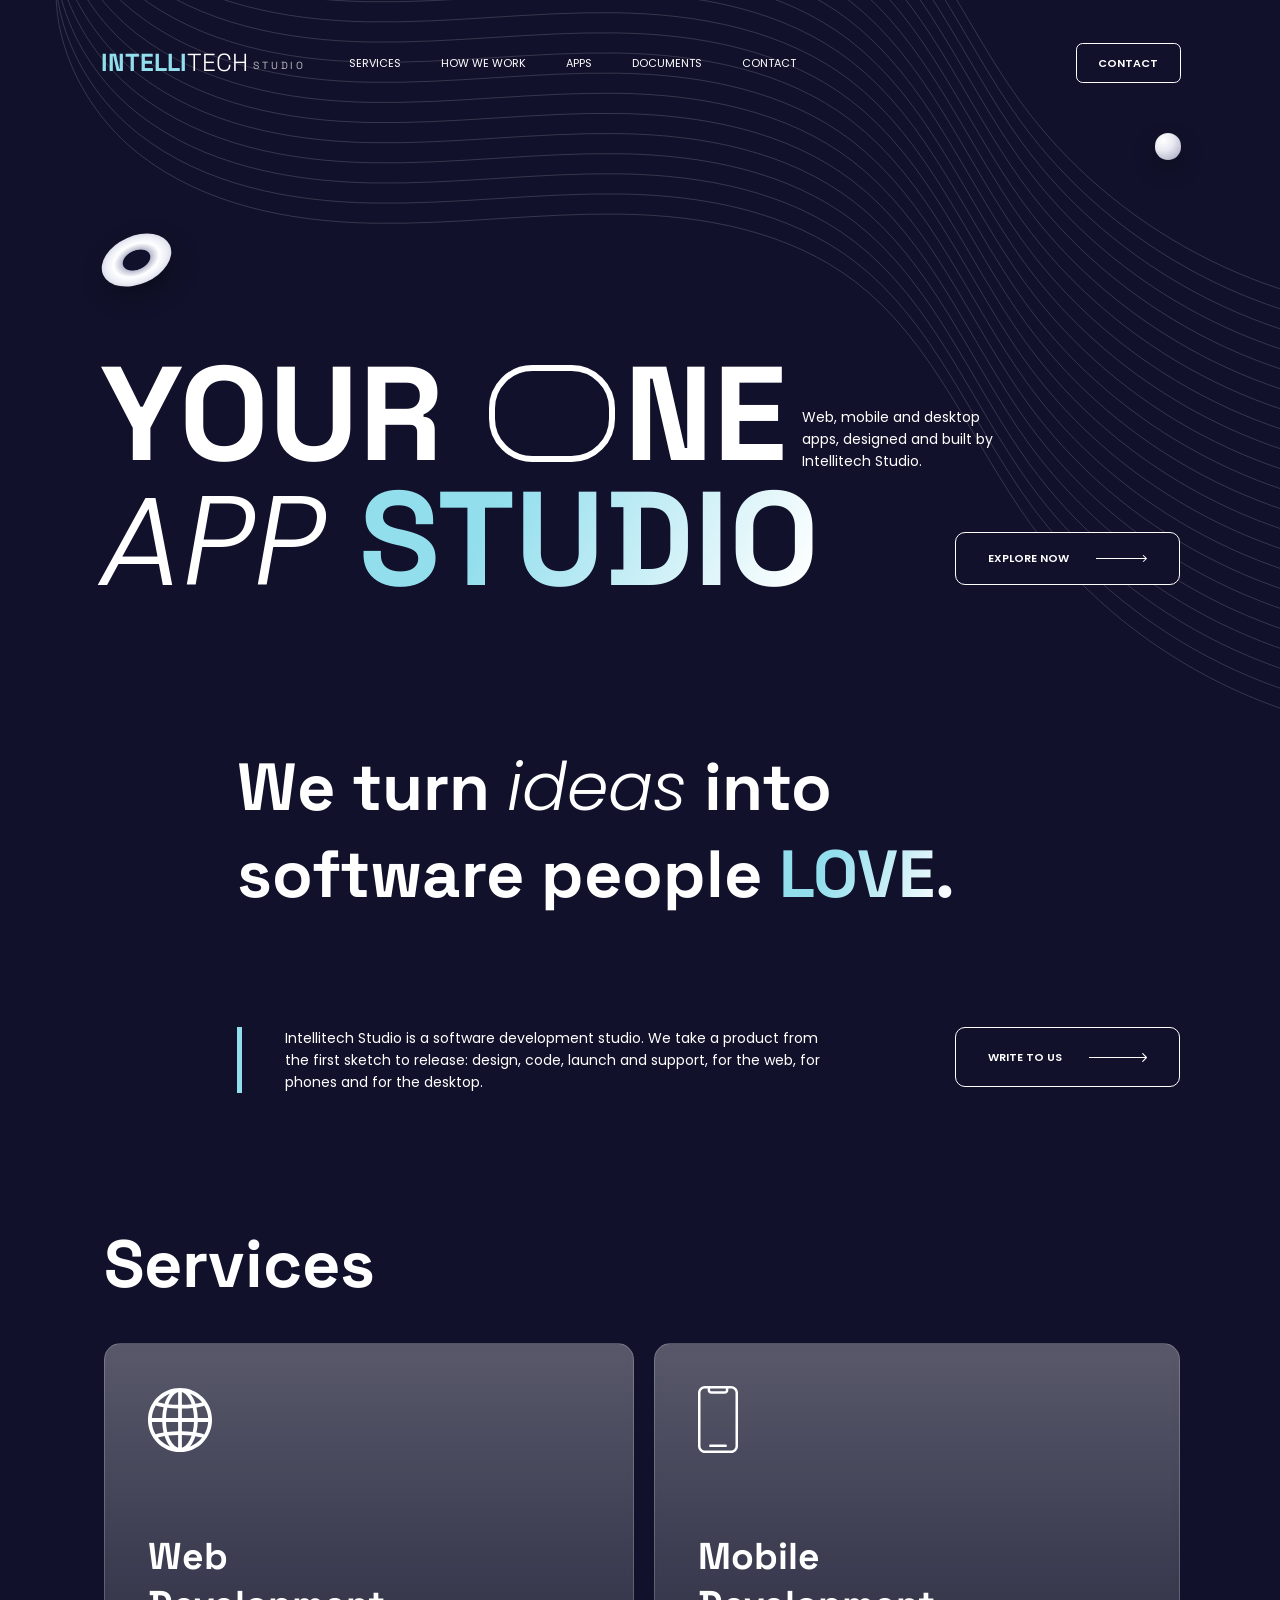
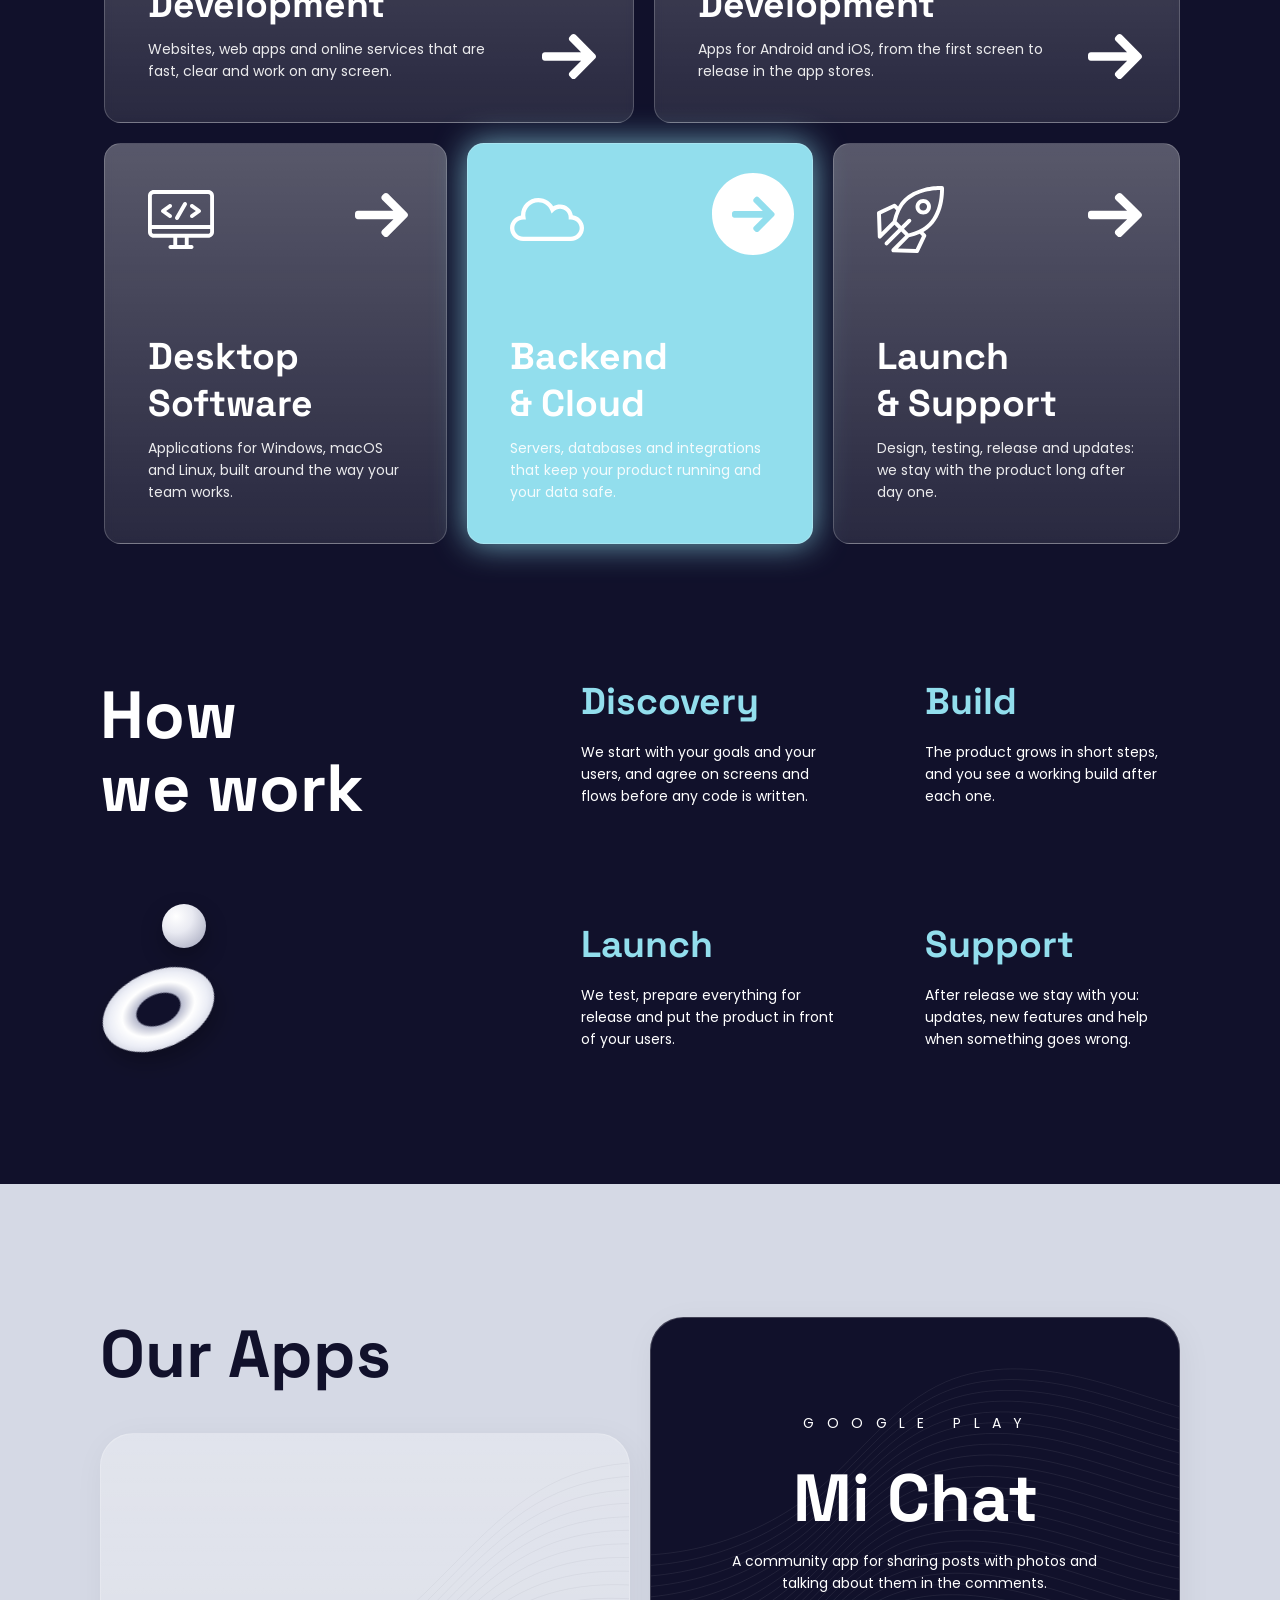
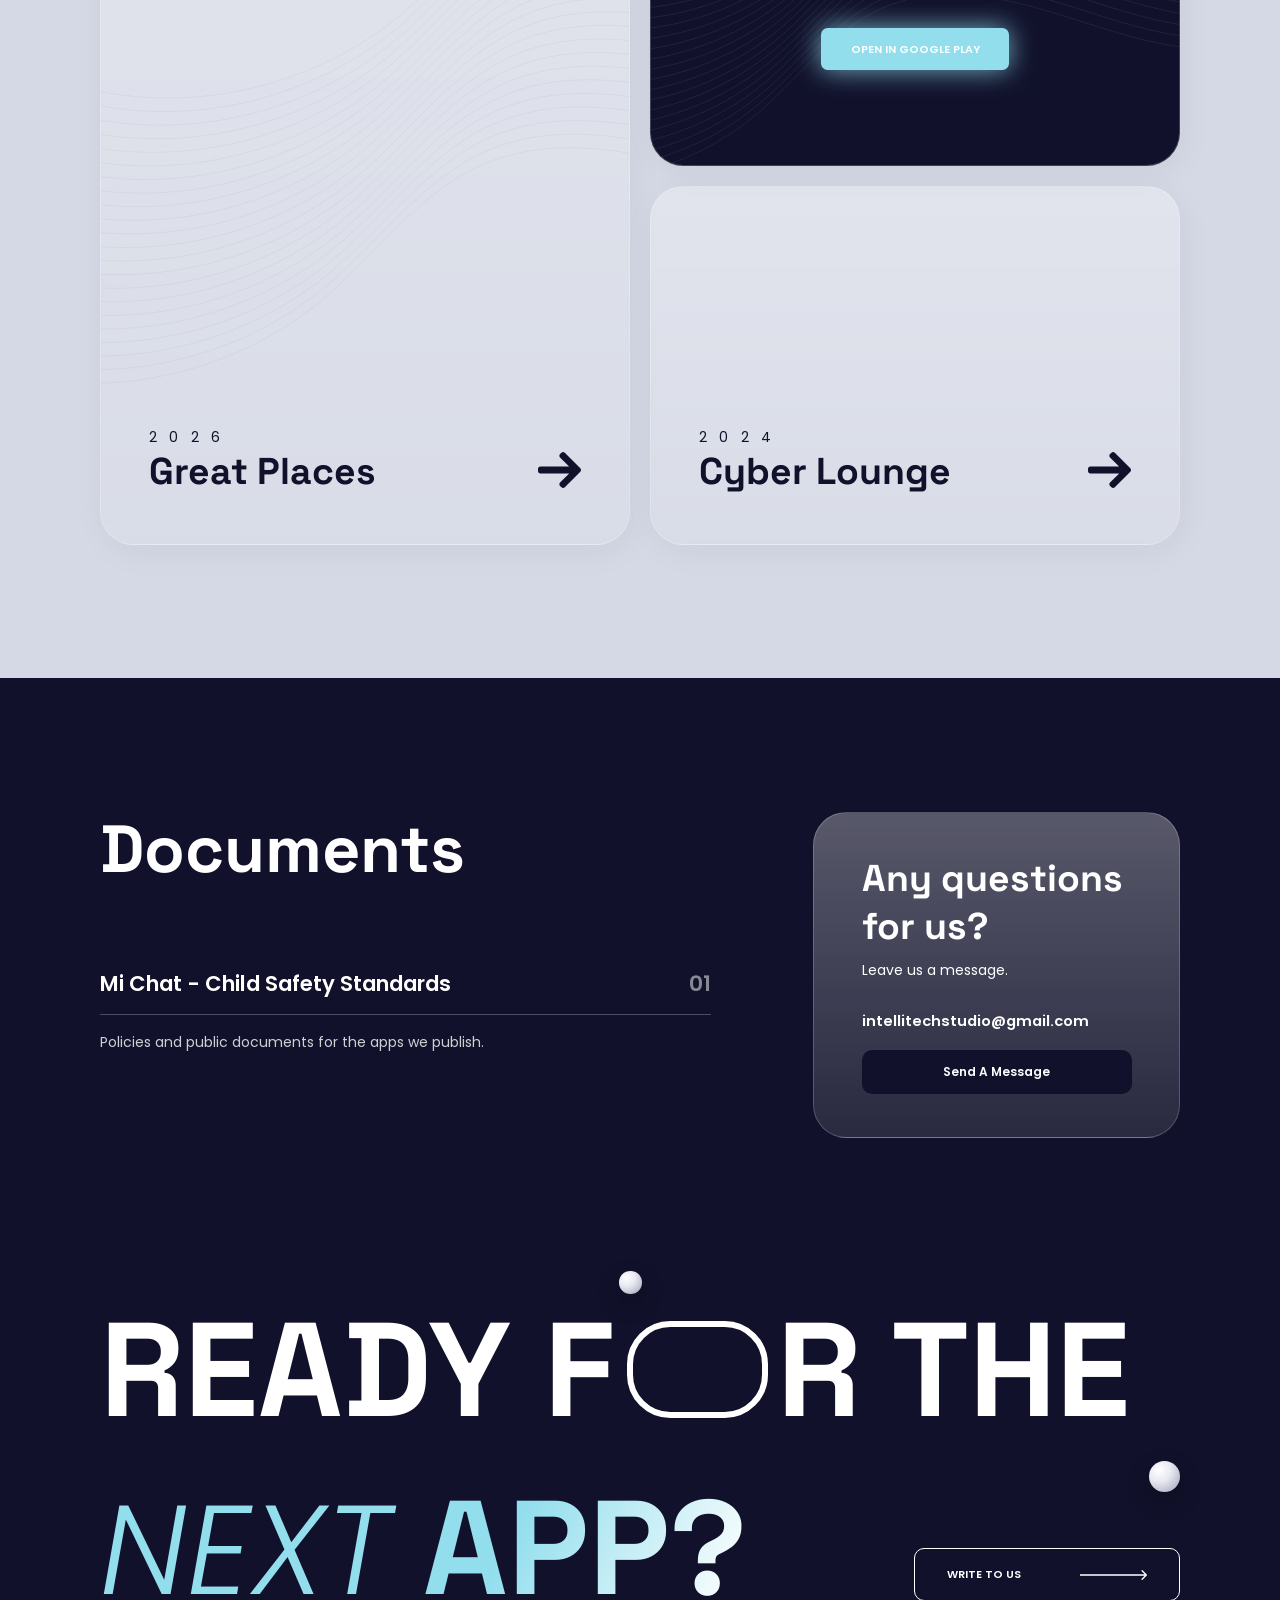
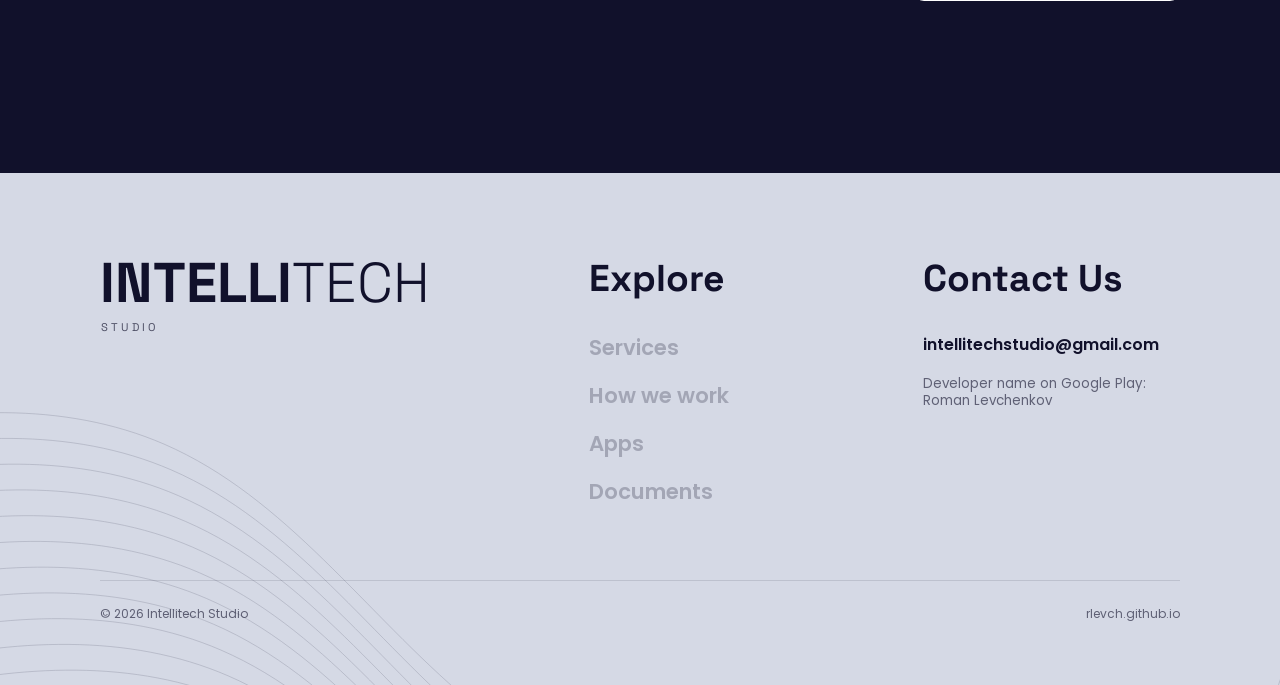
==== commit 3c76593b: "Rebuild Intellitech Studio site from the WaveNet Figma template Exact tokens, layout and SVG assets " ====
--- a/index.html
+++ b/index.html
@@ -7,160 +7,154 @@
 <meta name="description" content="Intellitech Studio designs and builds web, mobile and desktop applications, from the first sketch to release and support.">
 <link rel="preconnect" href="https://fonts.googleapis.com">
 <link rel="preconnect" href="https://fonts.gstatic.com" crossorigin>
-<link href="https://fonts.googleapis.com/css2?family=Poppins:wght@400;500;600&family=Space+Grotesk:ital,wght@0,300;0,500;0,700&display=swap" rel="stylesheet">
+<link href="https://fonts.googleapis.com/css2?family=Poppins:ital,wght@0,400;0,600;1,300&family=Space+Grotesk:wght@300;400;700&display=swap" rel="stylesheet">
 <link rel="stylesheet" href="styles/site.css">
 </head>
 <body>
+<div class="page">
 
-<section class="hero">
-  <div class="wrap">
+  <section class="hero">
+    <div class="waves"><img src="assets/hero-waves.svg" alt=""></div>
     <header class="nav">
-      <a class="logo" href="./"><b>Intelli</b>tech <span>Studio</span></a>
+      <a class="logo" href="./"><b>Intelli</b>tech<small>Studio</small></a>
       <nav class="links">
         <a href="#services">Services</a>
+        <a href="#how">How we work</a>
         <a href="#apps">Apps</a>
         <a href="#documents">Documents</a>
         <a href="#contact">Contact</a>
       </nav>
-      <a class="btn plain" href="mailto:intellitechstudio@gmail.com">Contact</a>
+      <a class="btn small" href="mailto:intellitechstudio@gmail.com">Contact</a>
     </header>
+    <span class="ring float" style="left:calc(150 * var(--u));top:calc(354 * var(--u));width:calc(110 * var(--u));height:calc(72 * var(--u))" aria-hidden="true"></span>
+    <span class="ball float" style="left:calc(1732 * var(--u));top:calc(200 * var(--u));width:calc(40 * var(--u));height:calc(40 * var(--u));animation-delay:-3s" aria-hidden="true"></span>
+    <h1>Your <span class="o" role="img" aria-label="O"></span>ne<br><span class="it">App</span> <span class="gr">Studio</span></h1>
+    <p class="side">Web, mobile and desktop apps, designed and built by Intellitech Studio.</p>
+    <a class="btn wide cta-btn" href="#services">Explore now <img src="assets/arrow-line.svg" alt=""></a>
+  </section>
 
-    <div class="inner">
-      <span class="ring float" style="left:0;top:-6px" aria-hidden="true"></span>
-      <span class="ball float" style="right:24%;top:250px;width:18px;height:18px;animation-delay:-3s" aria-hidden="true"></span>
-      <h1 class="rise">Your <span class="o" aria-hidden="true"></span><span style="position:absolute;left:-9999px">o</span>ne
-        <span class="l2"><em>App</em> <span class="cy">Studio</span></span></h1>
-      <div class="side rise d1">
-        Web, mobile and desktop apps, designed and built by Intellitech Studio.
-        <br><a class="btn" href="#apps">Our apps</a>
-      </div>
+  <section class="about">
+    <h2>We turn <span class="it">ideas</span> into<br>software people <span class="gr">LOVE.</span></h2>
+    <div class="row">
+      <p>Intellitech Studio is a software development studio. We take a product from the first sketch to release: design, code, launch and support, for the web, for phones and for the desktop.</p>
+      <a class="btn wide tall" href="mailto:intellitechstudio@gmail.com">Write to us <img src="assets/arrow-line.svg" alt=""></a>
+    </div>
+  </section>
 
-      <div class="belief rise d2">
-        <h2>We turn <em>ideas</em> into<br>software people <span class="cy">LOVE.</span></h2>
-        <div class="note">
-          <p>Intellitech Studio is a software development studio. We take a product from the first sketch to release: design, code, launch and support, for the web, for phones and for the desktop.</p>
-          <a class="btn" href="mailto:intellitechstudio@gmail.com">Write to us</a>
-        </div>
+  <section class="services" id="services">
+    <h2 class="h3">Services</h2>
+    <div class="cards">
+      <a class="card" href="mailto:intellitechstudio@gmail.com?subject=Web%20Development">
+        <div class="ico"><img src="assets/icon-web.svg" alt="" style="width:calc(96 * var(--u));height:calc(96 * var(--u))"></div>
+        <h3>Web<br>Development</h3>
+        <p>Websites, web apps and online services that are fast, clear and work on any screen.</p>
+        <img class="arr" src="assets/arrow.svg" alt=""><img class="arr circle" src="assets/arrow-circle.svg" alt="">
+      </a>
+      <a class="card" href="mailto:intellitechstudio@gmail.com?subject=Mobile%20Development">
+        <div class="ico"><img src="assets/icon-mobile.svg" alt="" style="width:calc(60 * var(--u));height:calc(100 * var(--u))"></div>
+        <h3>Mobile<br>Development</h3>
+        <p>Apps for Android and iOS, from the first screen to release in the app stores.</p>
+        <img class="arr" src="assets/arrow.svg" alt=""><img class="arr circle" src="assets/arrow-circle.svg" alt="">
+      </a>
+      <a class="card" href="mailto:intellitechstudio@gmail.com?subject=Desktop%20Software">
+        <div class="ico"><span class="code-ico"><img src="assets/icon-code-1.svg" alt="" style="inset:5.54% 0;height:88.92%"><img src="assets/icon-code-2.svg" alt="" style="left:19.54%;top:26.18%;width:17.34%;height:21.53%"><img src="assets/icon-code-3.svg" alt="" style="left:63.12%;top:26.18%;width:17.34%;height:21.53%"><img src="assets/icon-code-4.svg" alt="" style="left:41.19%;top:23.55%;width:17.62%;height:26.79%"></span></div>
+        <h3>Desktop<br>Software</h3>
+        <p>Applications for Windows, macOS and Linux, built around the way your team works.</p>
+        <img class="arr" src="assets/arrow.svg" alt=""><img class="arr circle" src="assets/arrow-circle.svg" alt="">
+      </a>
+      <a class="card on" href="mailto:intellitechstudio@gmail.com?subject=Backend%20and%20Cloud">
+        <div class="ico"><img src="assets/icon-cloud.svg" alt="" style="width:calc(110 * var(--u));height:calc(64.45 * var(--u))"></div>
+        <h3>Backend<br>&amp; Cloud</h3>
+        <p>Servers, databases and integrations that keep your product running and your data safe.</p>
+        <img class="arr" src="assets/arrow.svg" alt=""><img class="arr circle" src="assets/arrow-circle.svg" alt="">
+      </a>
+      <a class="card" href="mailto:intellitechstudio@gmail.com?subject=Launch%20and%20Support">
+        <div class="ico"><img src="assets/icon-rocket.svg" alt="" style="width:calc(100 * var(--u));height:calc(100 * var(--u))"></div>
+        <h3>Launch<br>&amp; Support</h3>
+        <p>Design, testing, release and updates: we stay with the product long after day one.</p>
+        <img class="arr" src="assets/arrow.svg" alt=""><img class="arr circle" src="assets/arrow-circle.svg" alt="">
+      </a>
+    </div>
+  </section>
+
+  <section class="why" id="how">
+    <h2 class="h3">How<br>we work</h2>
+    <span class="ball float" style="left:calc(243 * var(--u));top:calc(540 * var(--u));width:calc(66 * var(--u));height:calc(66 * var(--u))" aria-hidden="true"></span>
+    <span class="ring float" style="left:calc(150 * var(--u));top:calc(640 * var(--u));width:calc(176 * var(--u));height:calc(116 * var(--u));animation-delay:-2s" aria-hidden="true"></span>
+    <div class="items">
+      <div><h3>Discovery</h3><p>We start with your goals and your users, and agree on screens and flows before any code is written.</p></div>
+      <div><h3>Build</h3><p>The product grows in short steps, and you see a working build after each one.</p></div>
+      <div><h3>Launch</h3><p>We test, prepare everything for release and put the product in front of your users.</p></div>
+      <div><h3>Support</h3><p>After release we stay with you: updates, new features and help when something goes wrong.</p></div>
+    </div>
+  </section>
+
+  <section class="light apps" id="apps">
+    <div class="col">
+      <h2 class="h3">Our Apps</h2>
+      <a class="app tall" href="https://play.google.com/store/apps/details?id=com.rlevch.great_places">
+        <img class="deco" src="assets/footer-waves.svg" alt="">
+        <p class="yr">2 0 2 6</p>
+        <h3 class="h5">Great Places</h3>
+        <img class="go" src="assets/arrow-dark.svg" alt="">
+      </a>
+    </div>
+    <div class="col">
+      <a class="app on" href="https://play.google.com/store/apps/details?id=com.intellitechsolutions.michat">
+        <span class="waves2"></span>
+        <p class="yr">G O O G L E &nbsp; P L A Y</p>
+        <h3 class="h3">Mi Chat</h3>
+        <p class="d">A community app for sharing posts with photos and talking about them in the comments.</p>
+        <span class="pill">Open in Google Play</span>
+      </a>
+      <a class="app low" href="https://play.google.com/store/apps/details?id=com.intellitechsolutions.gamingclubreservation">
+        <p class="yr">2 0 2 4</p>
+        <h3 class="h5">Cyber Lounge</h3>
+        <img class="go" src="assets/arrow-dark.svg" alt="">
+      </a>
+    </div>
+  </section>
+
+  <section class="docs" id="documents">
+    <div>
+      <h2 class="h3">Documents</h2>
+      <div class="list">
+        <a href="michat/child-safety.html"><span>Mi Chat - Child Safety Standards</span><i>01</i></a>
+        <p>Policies and public documents for the apps we publish.</p>
       </div>
     </div>
-  </div>
-</section>
+    <div class="ask" id="contact">
+      <h3 class="h5">Any questions<br>for us?</h3>
+      <p>Leave us a message.</p>
+      <a class="mail" href="mailto:intellitechstudio@gmail.com">intellitechstudio@gmail.com</a>
+      <a class="send" href="mailto:intellitechstudio@gmail.com">Send A Message</a>
+    </div>
+  </section>
 
-<section class="services" id="services">
-  <div class="wrap">
-    <h2>Services</h2>
-    <div class="grid">
-      <div class="svc">
-        <svg viewBox="0 0 44 44"><circle cx="22" cy="22" r="17"/><ellipse cx="22" cy="22" rx="7.5" ry="17"/><path d="M5 22h34M8 13h28M8 31h28"/></svg>
-        <h3>Web<br>Development</h3>
-        <p>Websites, web apps and online services that are fast, clear and work on any screen.</p>
-      </div>
-      <div class="svc on">
-        <svg viewBox="0 0 44 44"><rect x="13" y="4" width="18" height="36" rx="3.5"/><path d="M19 8h6M20 36h4"/></svg>
-        <h3>Mobile<br>Development</h3>
-        <p>Apps for Android and iOS, from the first screen to release in the app stores.</p>
-      </div>
-      <div class="svc">
-        <svg viewBox="0 0 44 44"><rect x="4" y="7" width="36" height="24" rx="3"/><path d="M15 38h14M22 31v7M17 16l-4 3.5 4 3.5M27 16l4 3.5-4 3.5M23.5 14l-3 11"/></svg>
-        <h3>Desktop<br>Software</h3>
-        <p>Applications for Windows, macOS and Linux, built around the way your team works.</p>
-      </div>
-      <div class="svc">
-        <svg viewBox="0 0 44 44"><path d="M13 32a8 8 0 0 1-1-15.9A11 11 0 0 1 33 15a8.5 8.5 0 0 1-1 17Z"/><path d="M22 20v9M18 25l4 4 4-4"/></svg>
-        <h3>Backend<br>&amp; Cloud</h3>
-        <p>Servers, databases and integrations that keep your product running and your data safe.</p>
-      </div>
-      <div class="svc">
-        <svg viewBox="0 0 44 44"><rect x="5" y="6" width="34" height="32" rx="3"/><path d="M5 14h34M12 22h10M12 28h20M28 20v4"/><circle cx="10" cy="10" r=".8"/><circle cx="14" cy="10" r=".8"/></svg>
-        <h3>UI / UX<br>Design</h3>
-        <p>Interfaces people understand at first glance: user flows, prototypes and visual design.</p>
-      </div>
-      <div class="svc">
-        <svg viewBox="0 0 44 44"><path d="M22 4c8 5 11 12 9 22l-5 4h-8l-5-4C11 16 14 9 22 4Z"/><circle cx="22" cy="17" r="3.5"/><path d="M17 33l-3 7 8-3 8 3-3-7"/></svg>
-        <h3>Launch<br>&amp; Support</h3>
-        <p>Publishing, updates and improvements long after the first release.</p>
-      </div>
+  <section class="cta">
+    <span class="ball float" style="left:calc(929 * var(--u));top:calc(200 * var(--u));width:calc(34 * var(--u));height:calc(34 * var(--u))" aria-hidden="true"></span>
+    <span class="ball float" style="left:calc(1723 * var(--u));top:calc(484 * var(--u));width:calc(47 * var(--u));height:calc(47 * var(--u));animation-delay:-4s" aria-hidden="true"></span>
+    <h2>Ready f<span class="o" role="img" aria-label="o"></span>r the<br><span class="it">next</span> <span class="gr">App?</span></h2>
+    <a class="btn" href="mailto:intellitechstudio@gmail.com">Write to us <img src="assets/arrow-line.svg" alt=""></a>
+  </section>
+
+  <footer class="light footer">
+    <img class="fw" src="assets/footer-waves.svg" alt="">
+    <div><a class="logo" href="./"><b>Intelli</b>tech<small>Studio</small></a></div>
+    <div class="col">
+      <h3>Explore</h3>
+      <a href="#services">Services</a>
+      <a href="#how">How we work</a>
+      <a href="#apps">Apps</a>
+      <a href="#documents">Documents</a>
     </div>
-  </div>
-</section>
-
-<div class="lightband">
-  <div class="wrap">
-    <section class="apps" id="apps">
-      <span class="ball float" style="left:44%;top:70px;width:26px;height:26px" aria-hidden="true"></span>
-      <span class="ball float" style="right:6%;bottom:80px;width:14px;height:14px;animation-delay:-2s" aria-hidden="true"></span>
-      <div class="stack">
-        <a class="app" href="https://play.google.com/store/apps/details?id=com.intellitechsolutions.michat">
-          <span>Mi Chat<small>Community posts with photos and comments</small></span><span class="go">Google Play &rarr;</span></a>
-        <a class="app" href="https://play.google.com/store/apps/details?id=com.rlevch.great_places">
-          <span>Great Places</span><span class="go">Google Play &rarr;</span></a>
-        <a class="app" href="https://play.google.com/store/apps/details?id=com.intellitechsolutions.gamingclubreservation">
-          <span>Cyber Lounge</span><span class="go">Google Play &rarr;</span></a>
-      </div>
-      <div class="head">
-        <h2>Our apps</h2>
-        <p>Some of the apps built by the studio. They are published on Google Play under the developer name Roman Levchenkov.</p>
-        <a class="btn dark" href="mailto:intellitechstudio@gmail.com">Start a project</a>
-      </div>
-    </section>
-  </div>
+    <div class="col">
+      <h3>Contact Us</h3>
+      <a class="mailto" href="mailto:intellitechstudio@gmail.com">intellitechstudio@gmail.com</a>
+      <span>Developer name on Google Play: Roman Levchenkov</span>
+    </div>
+    <div class="copy"><span>&copy; 2026 Intellitech Studio</span><span>rlevch.github.io</span></div>
+  </footer>
 </div>
-
-<section class="why">
-  <div class="wrap">
-    <h2>How we work</h2>
-    <div class="cols">
-      <div>
-        <svg viewBox="0 0 70 70"><ellipse cx="35" cy="35" rx="30" ry="22"/><ellipse cx="35" cy="35" rx="20" ry="22"/><ellipse cx="35" cy="35" rx="9" ry="22"/><path d="M5 35h60M9 24h52M9 46h52M35 13v44"/></svg>
-        <h3>discovery</h3><p>We start with your goals and users, and agree on screens and flows before any code is written.</p>
-      </div>
-      <div>
-        <svg viewBox="0 0 70 70"><path d="M20 8h30M20 62h30M20 8c0 16 30 38 30 54M50 8c0 16-30 38-30 54M26 8c0 16 18 38 18 54M44 8c0 16-18 38-18 54M35 8v54M22 20h26M27 35h16M22 50h26"/></svg>
-        <h3>development</h3><p>The product grows in short steps, and you see a working build after each one.</p>
-      </div>
-      <div>
-        <svg viewBox="0 0 70 70"><path d="M6 22l18-8 11 8 11-8 18 8v34l-18-8-11 8-11-8-18 8ZM24 14v34M35 22v34M46 14v34M6 33l18-8 11 8 11-8 18 8M6 44l18-8 11 8 11-8 18 8"/></svg>
-        <h3>launch</h3><p>We test, prepare everything for release and put the product in front of your users.</p>
-      </div>
-      <div>
-        <svg viewBox="0 0 70 70"><path d="M35 8l22 10v20c0 12-9 20-22 24-13-4-22-12-22-24V18ZM35 8v54M13 28h44M15 44h40M24 13v44M46 13v44"/></svg>
-        <h3>support</h3><p>After release we stay with you: updates, new features and help when something goes wrong.</p>
-      </div>
-    </div>
-  </div>
-</section>
-
-<div class="lightband">
-  <div class="wrap">
-    <section class="docs" id="documents">
-      <div class="head"><h2>Documents</h2></div>
-      <a class="docrow" href="michat/child-safety.html">
-        <div><b>Mi Chat - Child Safety Standards</b><span>Policy on child safety and how to report a problem</span></div><i>&rarr;</i>
-      </a>
-
-      <div class="cta" id="contact">
-        <h2>Ready to build your <em>next app</em> with us?</h2>
-        <a class="btn solid" href="mailto:intellitechstudio@gmail.com">intellitechstudio@gmail.com</a>
-      </div>
-    </section>
-
-    <footer>
-      <div class="foot">
-        <div><a class="logo" href="./"><b>Intelli</b>tech <span>Studio</span></a></div>
-        <div>
-          <h4>Explore</h4>
-          <a href="#services">Services</a><a href="#apps">Apps</a><a href="#documents">Documents</a>
-        </div>
-        <div>
-          <h4>Contact us</h4>
-          <a href="mailto:intellitechstudio@gmail.com">intellitechstudio@gmail.com</a>
-          <p>Developer on Google Play: Roman Levchenkov</p>
-        </div>
-      </div>
-      <div class="copy"><span>&copy; 2026 Intellitech Studio</span><span>rlevch.github.io</span></div>
-    </footer>
-  </div>
-</div>
-
 </body>
 </html>
--- a/styles/site.css
+++ b/styles/site.css
@@ -1,151 +1,231 @@
-/* Visual style adapted from the free "WaveNet - IT Solutions & Technology" template by Peterdraw (UI8 freebies). */
+/* Built from the free "WaveNet - IT Solutions & Technology" Figma template by Peterdraw (UI8 freebies):
+   Homepage v3. Tokens: Dark Blue #11112B, Light Blue #92DEED, Light Gray #D5D9E5, Space Grotesk + Poppins. */
 :root {
-  --navy: #11112a;
-  --navy-2: #191a38;
-  --ink: #14142e;
-  --cyan: #8fdcee;
-  --light: #dfe1ed;
-  --light-2: #eceef6;
-  --card-a: #5a5b70;
-  --card-b: #34354d;
-  --muted: #a9abc2;
-  --muted-d: #5b5d78;
+  --u: calc(min(100vw, 1920px) / 1920);
+  --navy: #11112b; --cyan: #92deed; --light: #d5d9e5;
+  --grad: linear-gradient(118deg, rgb(146,222,237) 30.1%, rgb(255,255,255) 94.6%);
+  --glass: linear-gradient(to bottom, rgba(255,255,255,.3), rgba(255,255,255,.1));
   --display: "Space Grotesk", "Helvetica Neue", Arial, sans-serif;
   --body: "Poppins", "Helvetica Neue", Arial, sans-serif;
-  --waves: url("data:image/svg+xml,%3Csvg xmlns='http://www.w3.org/2000/svg' width='900' height='520' viewBox='0 0 900 520' fill='none' stroke='%238fdcee' stroke-opacity='.16' stroke-width='1'%3E%3Cpath d='M0 60C200 10 330 150 520 110S800 20 900 90'/%3E%3Cpath d='M0 80C200 30 330 170 520 130S800 40 900 110'/%3E%3Cpath d='M0 100C200 50 330 190 520 150S800 60 900 130'/%3E%3Cpath d='M0 120C200 70 330 210 520 170S800 80 900 150'/%3E%3Cpath d='M0 140C200 90 330 230 520 190S800 100 900 170'/%3E%3Cpath d='M0 160C200 110 330 250 520 210S800 120 900 190'/%3E%3Cpath d='M0 180C200 130 330 270 520 230S800 140 900 210'/%3E%3Cpath d='M0 200C200 150 330 290 520 250S800 160 900 230'/%3E%3Cpath d='M0 220C200 170 330 310 520 270S800 180 900 250'/%3E%3Cpath d='M0 240C200 190 330 330 520 290S800 200 900 270'/%3E%3Cpath d='M0 260C200 210 330 350 520 310S800 220 900 290'/%3E%3Cpath d='M0 280C200 230 330 370 520 330S800 240 900 310'/%3E%3C/svg%3E");
 }
 * { box-sizing: border-box; }
-html { -webkit-text-size-adjust: 100%; scroll-behavior: smooth; }
-body { margin: 0; background: var(--navy); color: #fff; font-family: var(--body); font-size: 15.5px; line-height: 1.65; }
+html { scroll-behavior: smooth; -webkit-text-size-adjust: 100%; }
+body { margin: 0; background: var(--navy); color: #fff; font-family: var(--body); font-size: max(14px, calc(20 * var(--u))); line-height: max(22px, calc(30 * var(--u))); overflow-x: hidden; }
 a { color: inherit; text-decoration: none; }
-.wrap { max-width: 1160px; margin: 0 auto; padding: 0 32px; }
-h1, h2, h3 { font-family: var(--display); font-weight: 700; margin: 0; letter-spacing: -.01em; }
-em { font-style: italic; font-weight: 300; }
-.cy { color: var(--cyan); }
-
-/* decorative 3D shapes */
-.ball { position: absolute; border-radius: 50%; background: radial-gradient(circle at 32% 28%, #fff 0, #e9eaf2 38%, #9ea1b8 100%); box-shadow: 0 10px 24px rgba(0,0,0,.28); }
-.ring { position: absolute; width: 62px; height: 40px; border-radius: 50%; transform: rotate(-24deg);
-  background: radial-gradient(ellipse at 50% 50%, transparent 0 27%, #b9bccf 29%, #fff 46%, #eceef6 62%, #a3a6bd 100%); box-shadow: 0 12px 26px rgba(0,0,0,.3); }
+p { margin: 0; }
+.page { position: relative; max-width: 1920px; margin: 0 auto; overflow: hidden; }
+h1, h2, h3 { font-family: var(--display); font-weight: 700; margin: 0; }
+.it { font-family: var(--body); font-weight: 300; font-style: italic; }
+.gr { background: var(--grad); -webkit-background-clip: text; background-clip: text; color: transparent; }
+.h3 { font-size: calc(100 * var(--u)); line-height: calc(110 * var(--u)); }
+.h5 { font-size: calc(56 * var(--u)); line-height: 1.276; }
+
+/* placeholders for the template's 3D renders */
+.ball { position: absolute; border-radius: 50%; background: radial-gradient(circle at 32% 28%, #fff 0, #e9eaf2 38%, #9ea1b8 100%); box-shadow: 0 calc(14 * var(--u)) calc(34 * var(--u)) rgba(0,0,0,.28); }
+.ring { position: absolute; border-radius: 50%; transform: rotate(-24deg);
+  background: radial-gradient(ellipse at 50% 50%, transparent 0 27%, #b9bccf 29%, #fff 46%, #eceef6 62%, #a3a6bd 100%); box-shadow: 0 calc(16 * var(--u)) calc(36 * var(--u)) rgba(0,0,0,.3); }
+.float { animation: float 7s ease-in-out infinite; }
+@keyframes float { 50% { translate: 0 -10px; } }
+@media (prefers-reduced-motion: reduce) { .float { animation: none; } }
+
+/* buttons */
+.btn { display: inline-flex; align-items: center; justify-content: space-between; gap: calc(40 * var(--u)); height: calc(80 * var(--u)); min-height: 46px; padding: 0 calc(48 * var(--u)); border: 1px solid #fff; border-radius: calc(15 * var(--u)); background: var(--navy); color: #fff; font-weight: 600; font-size: max(11px, calc(16 * var(--u))); line-height: 1.6; text-transform: uppercase; white-space: nowrap; transition: background .2s, color .2s, border-color .2s; }
+.btn img { width: calc(101 * var(--u)); min-width: 50px; height: auto; transition: filter .2s, transform .2s; }
+.btn:hover { background: var(--cyan); border-color: var(--cyan); color: var(--navy); }
+.btn:hover img { filter: invert(1); transform: translateX(4px); }
+.btn.wide { width: calc(337 * var(--u)); min-width: 200px; }
+.btn.tall { height: calc(90 * var(--u)); }
+.btn.small { height: calc(58 * var(--u)); min-height: 40px; padding: 0 calc(32 * var(--u)); border-radius: calc(10 * var(--u)); }
 
 /* nav */
-.nav { display: flex; align-items: center; justify-content: space-between; padding: 30px 0; position: relative; z-index: 2; }
-.logo { font-family: var(--display); font-size: 22px; letter-spacing: .01em; font-weight: 300; text-transform: uppercase; }
+.nav { position: relative; z-index: 3; display: flex; align-items: center; padding: calc(65 * var(--u)) calc(149 * var(--u)) 0 calc(151 * var(--u)); }
+.logo { font-family: var(--display); font-weight: 300; font-size: max(20px, calc(37 * var(--u))); line-height: 1; text-transform: uppercase; white-space: nowrap; }
 .logo b { font-weight: 700; color: var(--cyan); }
-.logo span { font-size: .5em; letter-spacing: .22em; opacity: .7; margin-left: .35em; vertical-align: .12em; }
-.nav .links { display: flex; gap: 38px; font-size: 11.5px; letter-spacing: .12em; text-transform: uppercase; font-weight: 500; }
-.nav .links a { opacity: .78; transition: opacity .2s, color .2s; }
-.nav .links a:hover { opacity: 1; color: var(--cyan); }
-.btn { display: inline-flex; align-items: center; gap: 22px; border: 1px solid rgba(255,255,255,.55); border-radius: 6px; padding: 13px 20px; font-size: 11px; letter-spacing: .12em; text-transform: uppercase; font-weight: 600; transition: background .2s, color .2s, border-color .2s; white-space: nowrap; }
-.btn::after { content: ""; width: 44px; height: 9px; background: linear-gradient(currentColor, currentColor) left center / 100% 1px no-repeat; clip-path: polygon(0 0, 100% 0, 100% 100%, 0 100%); -webkit-mask: linear-gradient(#000,#000); position: relative; }
-.btn.plain::after { display: none; }
-.btn:hover { background: var(--cyan); color: var(--ink); border-color: var(--cyan); }
-.btn.solid { background: #fff; color: var(--ink); border-color: #fff; }
-.btn.solid:hover { background: var(--cyan); border-color: var(--cyan); }
-.btn.dark { border-color: rgba(20,20,46,.55); color: var(--ink); }
-.btn.dark:hover { background: var(--ink); color: #fff; border-color: var(--ink); }
+.logo small { font-size: .42em; letter-spacing: .28em; opacity: .7; margin-left: .5em; vertical-align: .22em; font-weight: 400; }
+.nav .links { display: flex; gap: calc(60 * var(--u)); margin-left: calc(64 * var(--u)); font-size: max(11px, calc(16 * var(--u))); text-transform: uppercase; }
+.nav .links a:hover { color: var(--cyan); }
+.nav .btn { margin-left: auto; }
 
 /* hero */
-.hero { position: relative; overflow: hidden; background: var(--navy) var(--waves) right -60px top -40px / 900px auto no-repeat; }
-.hero .inner { position: relative; padding: 70px 0 110px; }
-.hero h1 { font-size: clamp(3rem, 9.2vw, 7.4rem); line-height: .98; text-transform: uppercase; letter-spacing: -.02em; }
-.hero h1 .o { display: inline-block; width: 1.02em; height: .69em; border: .085em solid #fff; border-radius: .26em; vertical-align: -.02em; margin: 0 .03em 0 .05em; }
-.hero h1 .l2 { display: block; }
-.hero .side { position: absolute; right: 0; top: 96px; width: 190px; font-size: 13px; line-height: 1.6; color: #d7d9ea; }
-.hero .side .btn { margin-top: 22px; }
-.belief { margin: 110px 0 0 9%; }
-.belief h2 { font-size: clamp(1.7rem, 4.2vw, 3rem); line-height: 1.22; }
-.belief .note { display: flex; align-items: center; justify-content: space-between; gap: 28px; margin-top: 46px; flex-wrap: wrap; }
-.belief .note p { margin: 0; max-width: 520px; padding-left: 22px; border-left: 3px solid var(--cyan); font-size: 13.5px; color: #d7d9ea; }
+.hero { position: relative; height: calc(1096 * var(--u)); }
+.waves { position: absolute; left: calc(-235 * var(--u)); top: calc(-733 * var(--u)); width: calc(2953.68 * var(--u)); height: calc(1922.41 * var(--u)); display: flex; align-items: center; justify-content: center; pointer-events: none; }
+.waves img { flex: none; width: calc(2719.13 * var(--u)); height: calc(1301.04 * var(--u)); transform: rotate(-165.95deg) scaleY(-1); }
+.hero h1 { position: absolute; left: calc(150 * var(--u)); top: calc(528 * var(--u)); font-size: calc(200 * var(--u)); line-height: calc(187 * var(--u)); white-space: nowrap; text-transform: uppercase; }
+.hero h1 .it, .cta h2 .it { font-size: calc(190 * var(--u)); }
+.o { display: inline-block; width: calc(189 * var(--u)); height: calc(146 * var(--u)); border: calc(10 * var(--u)) solid #fff; border-radius: calc(65 * var(--u)); margin: 0 calc(14 * var(--u)) 0 calc(18 * var(--u)); vertical-align: calc(-3 * var(--u)); }
+.hero .side { position: absolute; left: calc(1203 * var(--u)); top: calc(609 * var(--u)); width: calc(300 * var(--u)); }
+.hero .cta-btn { position: absolute; left: calc(1433 * var(--u)); top: calc(798 * var(--u)); }
+
+/* about */
+.about { position: relative; padding: calc(20 * var(--u)) calc(150 * var(--u)) 0 calc(356 * var(--u)); }
+.about h2 { font-size: calc(100 * var(--u)); line-height: calc(130 * var(--u)); white-space: nowrap; }
+.about .row { display: flex; justify-content: space-between; align-items: flex-start; gap: calc(40 * var(--u)); margin-top: calc(165 * var(--u)); }
+.about .row p { width: calc(875 * var(--u)); padding-left: calc(64 * var(--u)); border-left: calc(8 * var(--u)) solid var(--cyan); min-height: calc(90 * var(--u)); }
 
 /* services */
-.services { padding: 0 0 120px; position: relative; }
-.services h2, .head h2 { font-size: clamp(2rem, 4.6vw, 3.1rem); margin-bottom: 34px; }
-.grid { display: grid; grid-template-columns: repeat(3, 1fr); gap: 16px; }
-.svc { position: relative; min-height: 250px; padding: 28px 26px 26px; border-radius: 10px; background: linear-gradient(180deg, var(--card-a), var(--card-b)); display: flex; flex-direction: column; transition: background .25s, transform .25s, box-shadow .25s; }
-.svc:hover, .svc.on { background: var(--cyan); color: var(--ink); transform: translateY(-6px); box-shadow: 0 0 38px rgba(143,220,238,.45); }
-.svc svg { width: 44px; height: 44px; stroke: currentColor; fill: none; stroke-width: 1.4; }
-.svc h3 { font-size: 23px; line-height: 1.18; margin-top: auto; }
-.svc p { margin: 12px 0 0; font-size: 12.5px; line-height: 1.55; opacity: .86; }
-
-/* light section */
-.lightband { background: linear-gradient(160deg, var(--light-2), var(--light)); color: var(--ink); position: relative; overflow: hidden; }
-.apps { display: grid; grid-template-columns: 1.25fr 1fr; gap: 70px; align-items: center; padding: 120px 0; position: relative; }
-.stack { display: grid; grid-template-columns: 1fr 1fr; gap: 16px; }
-.app { display: flex; flex-direction: column; justify-content: space-between; min-height: 170px; padding: 26px 26px 24px; border-radius: 10px; background: rgba(255,255,255,.55); box-shadow: 0 18px 40px rgba(60,64,110,.10); font-family: var(--display); font-weight: 700; font-size: 24px; line-height: 1.15; transition: background .25s, color .25s, transform .25s; }
-.app small { display: block; font-family: var(--body); font-weight: 400; font-size: 12.5px; line-height: 1.5; color: var(--muted-d); margin-top: 10px; transition: color .25s; }
-.app .go { font-family: var(--body); font-size: 10.5px; letter-spacing: .12em; text-transform: uppercase; font-weight: 600; margin-top: 22px; }
-.app:hover { background: var(--ink); color: #fff; transform: translateY(-6px); }
-.app:hover small { color: var(--muted); }
-.app:nth-child(2) { margin-top: 56px; }
-.app:nth-child(3) { margin-top: -56px; }
-.head p { margin: 0 0 28px; font-size: 13.5px; color: var(--muted-d); max-width: 380px; }
+.services { padding: calc(200 * var(--u)) calc(150 * var(--u)) 0 calc(156 * var(--u)); }
+.cards { display: grid; grid-template-columns: repeat(1614, 1fr); gap: calc(30 * var(--u)) 0; margin-top: calc(64 * var(--u)); }
+.card { position: relative; min-height: calc(506 * var(--u)); padding: calc(64 * var(--u)) calc(56 * var(--u)) calc(60 * var(--u)) calc(64 * var(--u)); border-radius: calc(25 * var(--u)); border: 1px solid rgba(255,255,255,.2); background: var(--glass); backdrop-filter: blur(5px); display: flex; flex-direction: column; transition: background .25s, box-shadow .25s, transform .25s; }
+.card:nth-child(1) { grid-column: 1 / span 795; }
+.card:nth-child(2) { grid-column: 826 / span 789; }
+.card:nth-child(3) { grid-column: 1 / span 514; }
+.card:nth-child(4) { grid-column: 545 / span 520; }
+.card:nth-child(5) { grid-column: 1095 / span 520; }
+.card .ico { height: calc(100 * var(--u)); display: flex; align-items: center; }
+.card .ico img { display: block; }
+.card h3 { font-size: calc(56 * var(--u)); line-height: 1.276; margin-top: auto; padding-top: calc(120 * var(--u)); }
+.card p { margin-top: calc(14 * var(--u)); max-width: 30em; opacity: .9; }
+.card .arr { position: absolute; right: calc(56 * var(--u)); width: calc(80 * var(--u)); }
+.card:nth-child(-n+2) .arr { bottom: calc(64 * var(--u)); }
+.card:nth-child(-n+2) p { padding-right: calc(110 * var(--u)); }
+.card:nth-child(n+3) .arr { top: calc(74 * var(--u)); }
+.card.on, .card:hover { background: var(--cyan); box-shadow: 0 0 calc(50 * var(--u)) rgba(146,222,237,.75); }
+.card .arr.circle { display: none; top: calc(44 * var(--u)); right: calc(27 * var(--u)); width: calc(123 * var(--u)); }
+.card:nth-child(n+3).on .arr, .card:nth-child(n+3):hover .arr { display: none; }
+.card:nth-child(n+3).on .arr.circle, .card:nth-child(n+3):hover .arr.circle { display: block; }
+.code-ico { position: relative; width: calc(100 * var(--u)); height: calc(100 * var(--u)); }
+.code-ico img { position: absolute; width: 100%; height: 100%; }
 
 /* why */
-.why { padding: 110px 0; text-align: center; }
-.why h2 { font-size: clamp(2rem, 4.6vw, 3.1rem); margin-bottom: 60px; }
-.cols { display: grid; grid-template-columns: repeat(4, 1fr); gap: 34px; text-align: left; }
-.cols svg { width: 70px; height: 70px; stroke: var(--cyan); fill: none; stroke-width: .7; opacity: .9; }
-.cols h3 { font-size: 19px; margin: 22px 0 8px; text-transform: lowercase; }
-.cols p { margin: 0; font-size: 12.5px; color: #c9cbe0; }
-
-/* documents + cta + footer */
-.docs { padding: 100px 0 40px; }
-.docrow { display: flex; justify-content: space-between; align-items: center; gap: 24px; padding: 30px 30px; border-radius: 10px; background: rgba(255,255,255,.55); box-shadow: 0 18px 40px rgba(60,64,110,.10); transition: background .25s, color .25s; }
-.docrow b { font-family: var(--display); font-size: clamp(1.25rem, 3vw, 1.75rem); line-height: 1.2; }
-.docrow span { font-size: 12.5px; color: var(--muted-d); display: block; margin-top: 6px; transition: color .25s; }
-.docrow:hover { background: var(--ink); color: #fff; }
-.docrow:hover span { color: var(--muted); }
-.docrow i { font-style: normal; font-size: 26px; }
-.cta { margin: 60px 0 0; border-radius: 14px; padding: 60px 56px; color: #fff; background: #0e0e22 var(--waves) right -120px bottom -160px / 900px auto no-repeat; display: flex; justify-content: space-between; align-items: flex-end; gap: 32px; flex-wrap: wrap; }
-.cta h2 { font-size: clamp(1.9rem, 4.6vw, 3.2rem); line-height: 1.12; max-width: 12em; }
-.foot { display: grid; grid-template-columns: 1.4fr 1fr 1.3fr; gap: 40px; padding: 80px 0 60px; }
-.foot .logo { color: var(--ink); font-size: 34px; }
-.foot .logo b { color: var(--ink); }
-.foot h4 { font-family: var(--display); font-size: 19px; margin: 0 0 16px; }
-.foot a, .foot p { display: block; margin: 0 0 9px; font-size: 13px; color: var(--muted-d); }
-.foot a:hover { color: var(--ink); }
-.copy { border-top: 1px solid rgba(20,20,46,.14); padding: 22px 0 34px; font-size: 12px; color: var(--muted-d); display: flex; justify-content: space-between; flex-wrap: wrap; gap: 8px; }
-
-/* document page */
-.pagehead { position: relative; overflow: hidden; background: var(--navy) var(--waves) right -160px top -120px / 900px auto no-repeat; }
-.pagehead .title { padding: 44px 0 84px; }
-.crumbs { font-size: 12px; color: var(--muted); margin-bottom: 14px; }
-.crumbs a:hover { color: var(--cyan); }
-.pagehead h1 { font-size: clamp(2.4rem, 6.6vw, 4.6rem); line-height: 1.04; }
-.doc { max-width: 800px; padding: 70px 0 30px; }
-.doc .meta { font-size: 12.5px; color: var(--muted-d); margin: 0 0 12px; }
-.doc h2 { font-size: 1.55rem; line-height: 1.2; margin: 44px 0 12px; }
-.doc p, .doc li { font-size: 14.5px; color: #33354f; }
-.doc ul { padding-left: 1.15em; }
-.doc li { margin: 8px 0; }
+.why { display: grid; grid-template-columns: calc(722 * var(--u)) 1fr 1fr; padding: calc(200 * var(--u)) calc(150 * var(--u)) 0; position: relative; }
+.why .items { grid-column: 2 / 4; display: grid; grid-template-columns: calc(516 * var(--u)) 1fr; gap: calc(170 * var(--u)) 0; }
+.why h3 { font-size: calc(56 * var(--u)); line-height: 1.276; color: var(--cyan); margin-bottom: calc(24 * var(--u)); }
+.why .items p { width: calc(382 * var(--u)); }
+
+/* apps (light) */
+.light { background: var(--light); color: var(--navy); position: relative; }
+.apps { margin-top: calc(200 * var(--u)); padding: calc(200 * var(--u)) calc(150 * var(--u)); display: grid; grid-template-columns: calc(795 * var(--u)) calc(795 * var(--u)); justify-content: space-between; }
+.apps .col { display: flex; flex-direction: column; }
+.apps h2 { margin-bottom: calc(64 * var(--u)); }
+.app { position: relative; overflow: hidden; display: flex; flex-direction: column; justify-content: flex-end; border-radius: calc(50 * var(--u)); padding: calc(72 * var(--u)); border: 1px solid rgba(255,255,255,.2); background: var(--glass); box-shadow: calc(5 * var(--u)) calc(10 * var(--u)) calc(50 * var(--u)) rgba(17,17,43,.05); transition: transform .25s, box-shadow .25s; }
+.app:hover { transform: translateY(-6px); box-shadow: calc(5 * var(--u)) calc(24 * var(--u)) calc(70 * var(--u)) rgba(17,17,43,.14); }
+.app .yr { letter-spacing: .3em; }
+.app.tall { flex: 1; min-height: calc(760 * var(--u)); }
+.app.low { height: calc(539 * var(--u)); margin-top: calc(30 * var(--u)); }
+.app.on { height: calc(673 * var(--u)); background: var(--navy); color: #fff; align-items: center; justify-content: center; text-align: center; }
+.app.on .waves2 { position: absolute; inset: 0; background: url(../assets/hero-waves.svg) center / 190% auto no-repeat; opacity: .9; pointer-events: none; }
+.app.on > * { position: relative; }
+.app.on .h3 { margin: calc(40 * var(--u)) 0 calc(24 * var(--u)); }
+.app.on p.d { width: calc(560 * var(--u)); }
+.pill { display: inline-flex; align-items: center; justify-content: center; height: calc(64 * var(--u)); min-height: 40px; padding: 0 calc(44 * var(--u)); margin-top: calc(50 * var(--u)); border-radius: calc(10 * var(--u)); background: var(--cyan); box-shadow: 0 0 calc(40 * var(--u)) rgba(146,222,237,.8); color: #fff; font-weight: 600; font-size: max(11px, calc(16 * var(--u))); text-transform: uppercase; }
+.app .go { position: absolute; right: calc(72 * var(--u)); bottom: calc(84 * var(--u)); width: calc(64 * var(--u)); }
+.app .deco { position: absolute; left: -40%; top: -8%; width: 240%; opacity: .55; pointer-events: none; }
+
+/* documents (FAQ style) */
+.docs { display: grid; grid-template-columns: calc(917 * var(--u)) calc(550 * var(--u)); justify-content: space-between; padding: calc(200 * var(--u)) calc(150 * var(--u)) 0; }
+.docs .list { margin-top: calc(105 * var(--u)); }
+.docs .list a { display: flex; justify-content: space-between; gap: calc(40 * var(--u)); padding: calc(24 * var(--u)) 0; border-bottom: 1px solid rgba(255,255,255,.25); font-weight: 600; font-size: max(17px, calc(32 * var(--u))); line-height: 1.25; transition: color .2s, border-color .2s; }
+.docs .list a i { font-style: normal; opacity: .5; }
+.docs .list a:hover { color: var(--cyan); border-color: #fff; }
+.docs .list p { margin-top: calc(24 * var(--u)); opacity: .8; }
+.ask { border-radius: calc(50 * var(--u)); border: 1px solid rgba(255,255,255,.2); background: var(--glass); padding: calc(64 * var(--u)) calc(71 * var(--u)); }
+.ask p { margin: calc(12 * var(--u)) 0 calc(44 * var(--u)); }
+.ask .send { display: flex; align-items: center; justify-content: center; height: calc(64 * var(--u)); min-height: 44px; border-radius: calc(15 * var(--u)); background: var(--navy); font-weight: 600; font-size: max(12px, calc(16 * var(--u))); transition: background .2s, color .2s; }
+.ask .send:hover { background: var(--cyan); color: var(--navy); }
+.ask .mail { display: block; margin-bottom: calc(28 * var(--u)); font-weight: 600; font-size: max(14px, calc(22 * var(--u))); word-break: break-all; }
+
+/* cta */
+.cta { position: relative; padding: calc(215 * var(--u)) calc(150 * var(--u)) calc(200 * var(--u)); }
+.cta h2 { font-size: calc(200 * var(--u)); line-height: calc(267 * var(--u)); white-space: nowrap; text-transform: uppercase; }
+.cta .o { width: calc(211 * var(--u)); }
+.cta .it { color: var(--cyan); }
+.cta .btn { position: absolute; left: calc(1371 * var(--u)); top: calc(615 * var(--u)); width: calc(399 * var(--u)); }
+
+/* footer */
+.footer { position: relative; overflow: hidden; padding: calc(124 * var(--u)) calc(150 * var(--u)) calc(90 * var(--u)); display: grid; grid-template-columns: calc(733 * var(--u)) calc(501 * var(--u)) 1fr; }
+.footer .fw { position: absolute; left: calc(-1446 * var(--u)); top: calc(118 * var(--u)); width: calc(3604 * var(--u)); height: calc(1725 * var(--u)); transform: rotate(180deg) scaleY(-1); pointer-events: none; }
+.footer > div { position: relative; }
+.footer .logo { color: var(--navy); font-size: max(30px, calc(84 * var(--u))); }
+.footer .logo b { color: var(--navy); }
+.footer .logo small { display: block; margin: .9em 0 0 .1em; font-size: .2em; }
+.footer h3 { font-size: calc(56 * var(--u)); line-height: 1.276; margin-bottom: calc(48 * var(--u)); }
+.footer .col a, .footer .col span { display: block; font-weight: 600; font-size: max(16px, calc(32 * var(--u))); line-height: 1.25; margin-bottom: calc(32 * var(--u)); opacity: .25; transition: opacity .2s; }
+.footer .col a:hover { opacity: 1; }
+.footer .col a.mailto { font-size: max(13px, calc(24 * var(--u))); opacity: 1; }
+.footer .col span { font-size: max(13px, calc(20 * var(--u))); font-weight: 400; opacity: .6; }
+.copy { position: relative; grid-column: 1 / -1; margin-top: calc(80 * var(--u)); padding-top: calc(32 * var(--u)); border-top: 1px solid rgba(17,17,43,.2); display: flex; justify-content: space-between; opacity: .6; font-size: max(12px, calc(16 * var(--u))); }
+
+/* policy page */
+.pagehead { position: relative; height: calc(620 * var(--u)); }
+.pagehead .title { position: absolute; left: calc(150 * var(--u)); top: calc(260 * var(--u)); }
+.pagehead .crumbs { font-size: max(12px, calc(16 * var(--u))); margin-bottom: calc(24 * var(--u)); }
+.pagehead .crumbs a { opacity: .6; }
+.pagehead .crumbs a:hover { opacity: 1; color: var(--cyan); }
+.pagehead h1 { font-size: calc(100 * var(--u)); line-height: calc(110 * var(--u)); }
+.doc { padding: calc(150 * var(--u)) calc(150 * var(--u)) calc(120 * var(--u)); }
+.doc > * { max-width: max(640px, calc(1100 * var(--u))); }
+.doc .meta { opacity: .6; }
+.doc h2 { font-size: max(22px, calc(40 * var(--u))); line-height: 1.25; margin: max(36px, calc(72 * var(--u))) 0 max(12px, calc(20 * var(--u))); }
+.doc ul { padding-left: 1.2em; margin: 0; }
+.doc li { margin: .5em 0; }
 .doc li::marker { color: #3fb6d4; }
-.doc a { color: var(--ink); text-decoration: underline; text-decoration-color: #3fb6d4; text-underline-offset: 3px; }
-
-.rise { animation: rise .8s cubic-bezier(.2,.7,.2,1) both; }
-.rise.d1 { animation-delay: .1s; } .rise.d2 { animation-delay: .22s; }
-@keyframes rise { from { transform: translateY(22px); } to { transform: none; } }
-.float { animation: float 7s ease-in-out infinite; }
-@keyframes float { 50% { translate: 0 -12px; } }
-@media (prefers-reduced-motion: reduce) { .rise, .float { animation: none; } }
-
-@media (max-width: 960px) {
-  .grid, .cols { grid-template-columns: 1fr 1fr; }
-  .apps { grid-template-columns: 1fr; gap: 40px; padding: 80px 0; }
-  .apps .head { order: -1; }
-  .hero .side { position: static; width: auto; max-width: 300px; margin-top: 28px; }
-  .belief { margin-left: 0; margin-top: 70px; }
-  .foot { grid-template-columns: 1fr 1fr; }
+.doc a { text-decoration: underline; text-decoration-color: #3fb6d4; text-underline-offset: 3px; }
+.doc .copy { max-width: none; }
+
+/* tablets and phones: same tokens, stacked layout */
+@media (max-width: 900px) {
+  :root { --u: calc(100vw / 1000); }
+  .nav { padding: 28px 0 0; }
+  .nav .links { display: none; }
+  .hero { height: auto; padding: 0 24px 70px; }
+  .waves { left: -60vw; top: -40vw; width: 260vw; height: 170vw; }
+  .waves img { width: 240vw; height: 115vw; }
+  .hero h1 { position: static; margin-top: 84px; font-size: 16.4vw; line-height: .95; }
+  .hero h1 .it { font-size: 15.6vw; }
+  .hero .o { width: 15.5vw; height: 12vw; border-width: .85vw; border-radius: 5.4vw; margin: 0 1.1vw 0 1.5vw; vertical-align: -.3vw; }
+  .hero .side, .hero .cta-btn { position: static; width: auto; }
+  .hero .side { margin-top: 28px; max-width: 320px; }
+  .hero .cta-btn { margin-top: 24px; }
+  .btn, .btn.wide { width: auto; min-width: 210px; padding: 0 22px; gap: 22px; }
+  .btn.small { min-width: 0; padding: 0 20px; }
+  .about { padding: 0 24px; }
+  .about h2 { font-size: 7.4vw; line-height: 1.25; }
+  .about .row { flex-direction: column; gap: 26px; margin-top: 34px; }
+  .about .row p { width: auto; padding-left: 18px; border-left-width: 4px; }
+  .h3 { font-size: 11vw; line-height: 1.1; }
+  .h5, .card h3, .why h3, .footer h3 { font-size: 28px; }
+  .services { padding: 90px 24px 0; }
+  .cards { display: flex; flex-direction: column; gap: 16px; margin-top: 30px; }
+  .card { min-height: 0; padding: 28px 26px; border-radius: 18px; }
+  .card .ico { height: 54px; }
+  .card .ico img, .code-ico { height: 54px; width: auto; }
+  .code-ico { width: 54px; }
+  .card h3 { padding-top: 34px; }
+  .card p { margin-top: 10px; padding-right: 0 !important; }
+  .card .arr, .card .arr.circle { display: block !important; top: 30px; bottom: auto !important; right: 26px; width: 40px; }
+  .card .arr.circle { display: none !important; }
+  .why { display: block; padding: 90px 24px 0; }
+  .why .items { grid-template-columns: 1fr; gap: 34px; margin-top: 34px; }
+  .why h3 { margin-bottom: 8px; }
+  .why .items p { width: auto; }
+  .apps { margin-top: 90px; padding: 80px 24px; display: block; }
+  .apps h2 { margin-bottom: 30px; }
+  .app, .app.tall, .app.low, .app.on { height: auto; min-height: 210px; margin-top: 16px; padding: 30px 28px; border-radius: 26px; }
+  .app.on p.d { width: auto; }
+  .app.on .h3 { margin: 18px 0 12px; }
+  .pill { margin-top: 24px; padding: 0 26px; }
+  .app .go { right: 28px; bottom: 34px; width: 34px; }
+  .docs { display: block; padding: 90px 24px 0; }
+  .docs .list { margin-top: 34px; }
+  .docs .list a { padding: 18px 0; gap: 20px; }
+  .ask { margin-top: 40px; border-radius: 26px; padding: 30px 28px; }
+  .ask p { margin: 8px 0 22px; }
+  .ask .mail { margin-bottom: 18px; }
+  .cta { padding: 100px 24px 100px; }
+  .cta h2 { font-size: 10.6vw; line-height: 1.14; }
+  .cta h2 .it { font-size: 10.1vw; }
+  .cta .o { width: 11.2vw; height: 7.7vw; border-width: .55vw; border-radius: 3.5vw; margin: 0 .7vw 0 .9vw; vertical-align: -.15vw; }
+  .cta .btn { position: static; margin-top: 34px; }
+  .footer { display: block; padding: 60px 24px 40px; }
+  .footer .logo { display: block; margin-bottom: 40px; }
+  .footer h3 { margin-bottom: 16px; }
+  .footer .col { margin-bottom: 30px; }
+  .footer .col a, .footer .col span { margin-bottom: 12px; }
+  .copy { margin-top: 30px; padding-top: 18px; flex-wrap: wrap; gap: 6px; }
+  .pagehead { height: auto; padding: 0 24px 70px; }
+  .pagehead .title { position: static; margin-top: 64px; }
+  .pagehead .crumbs { margin-bottom: 14px; }
+  .pagehead h1 { font-size: 11.5vw; line-height: 1.08; }
+  .doc { padding: 54px 24px 40px; }
+  .ring, .ball { display: none; }
 }
-@media (max-width: 620px) {
-  .wrap { padding: 0 20px; }
-  .nav .links { display: none; }
-  .hero .inner { padding: 36px 0 70px; }
-  .grid, .cols, .stack, .foot { grid-template-columns: 1fr; }
-  .app:nth-child(2), .app:nth-child(3) { margin-top: 0; }
-  .svc { min-height: 210px; }
-  .services { padding-bottom: 80px; }
-  .why { padding: 80px 0; }
-  .cta { padding: 40px 26px; }
-  .docrow { padding: 24px 22px; }
-}
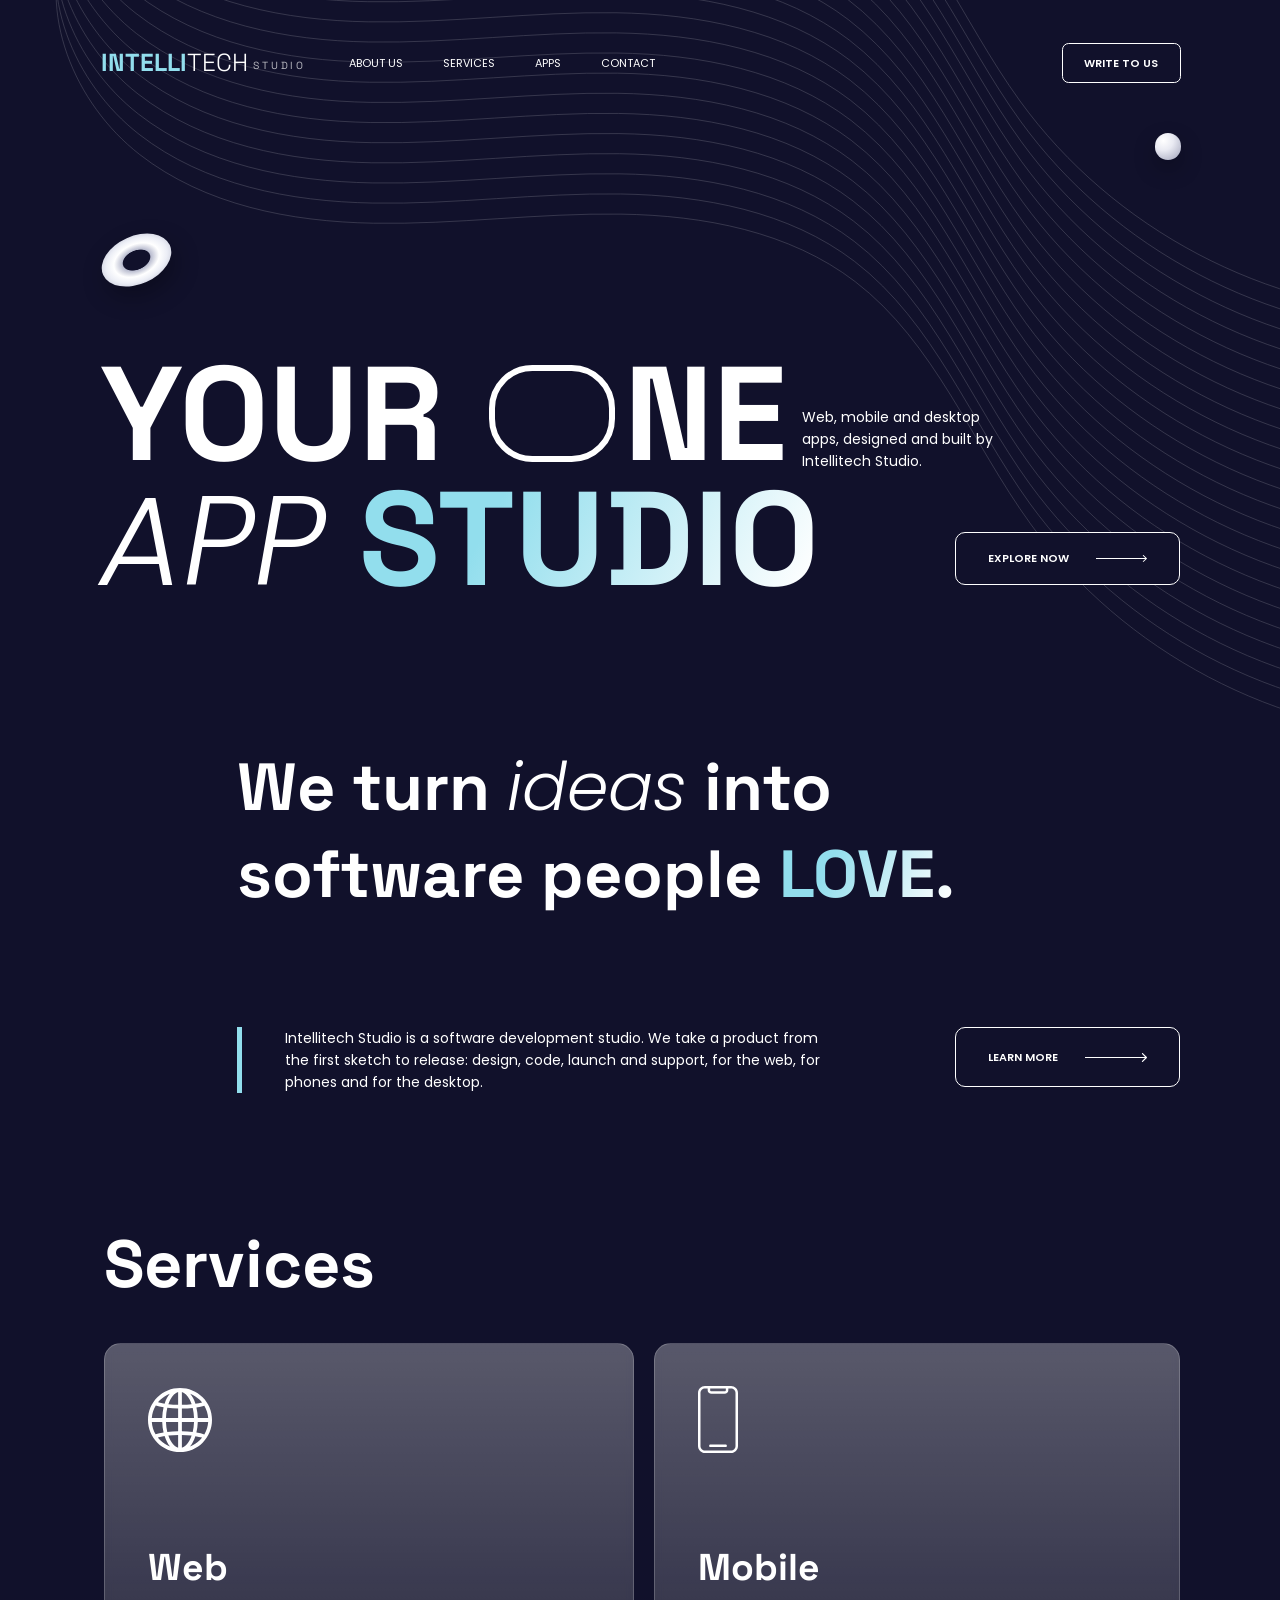
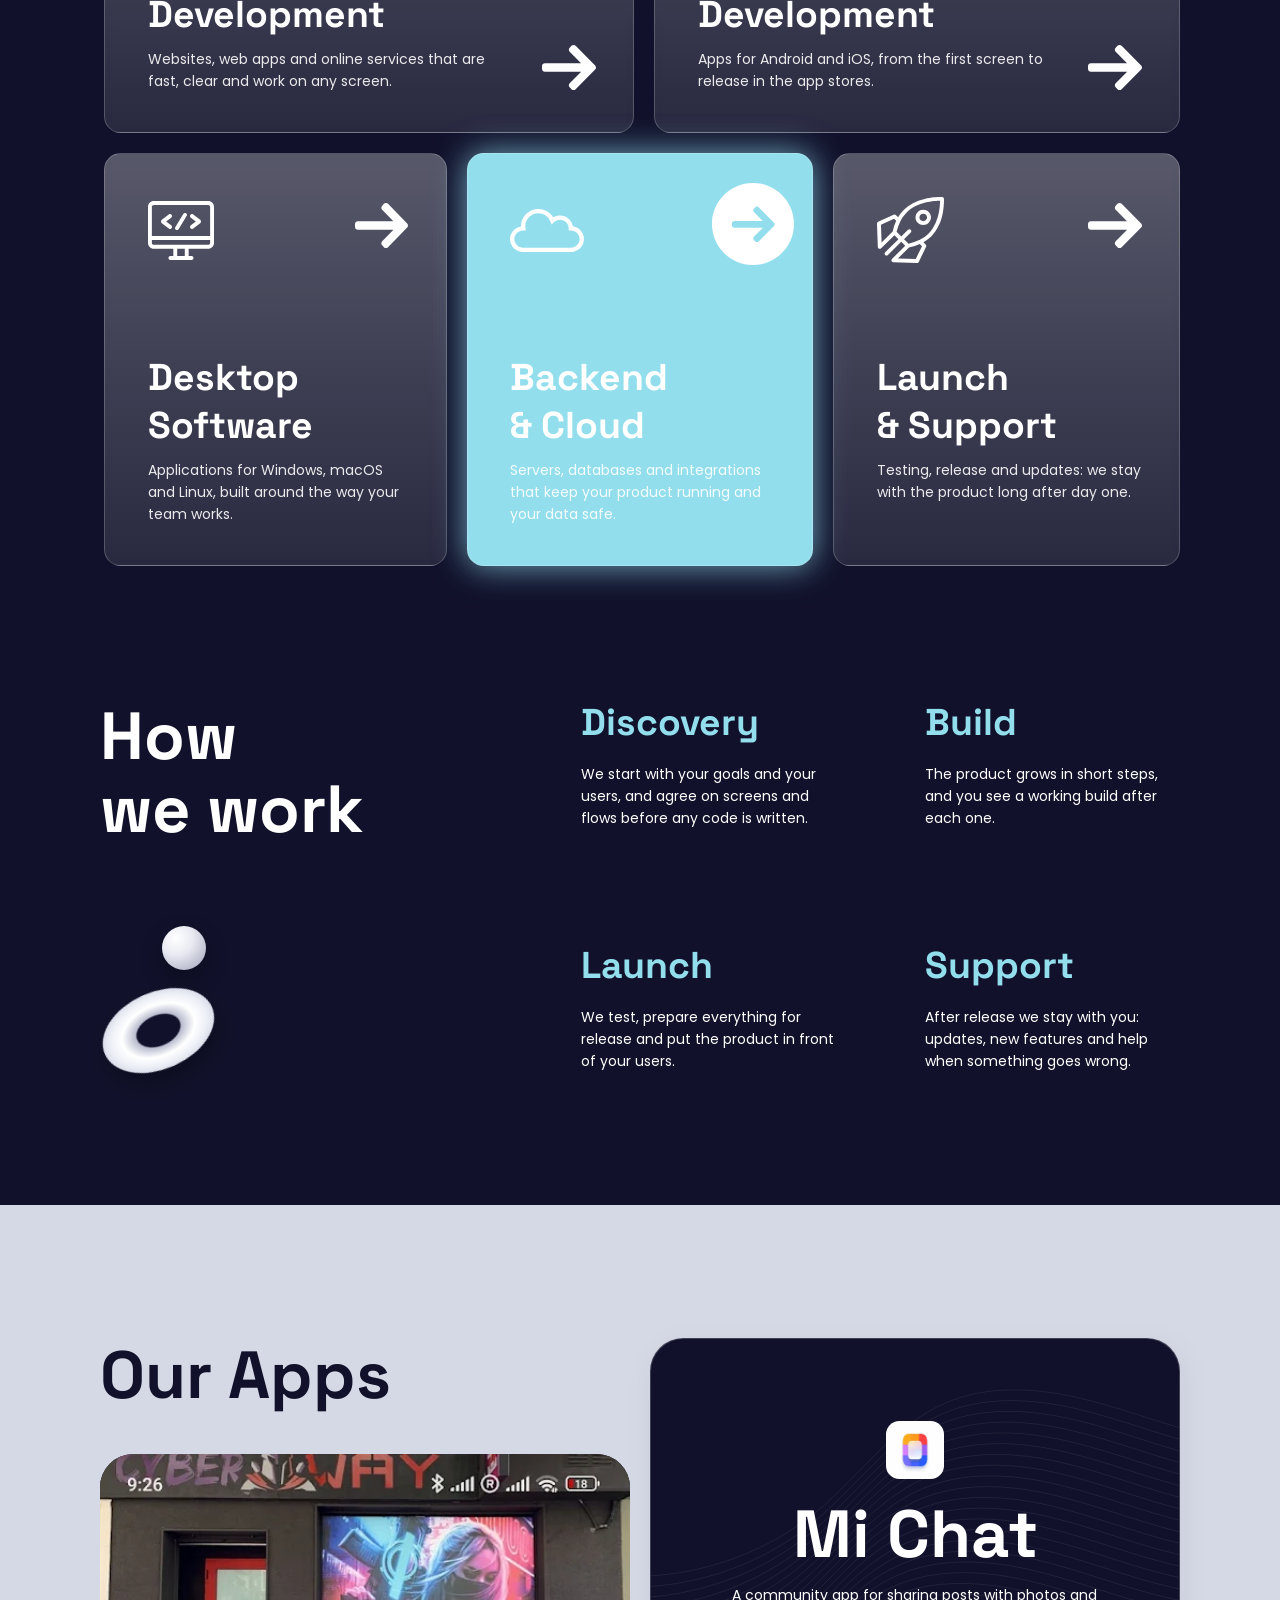
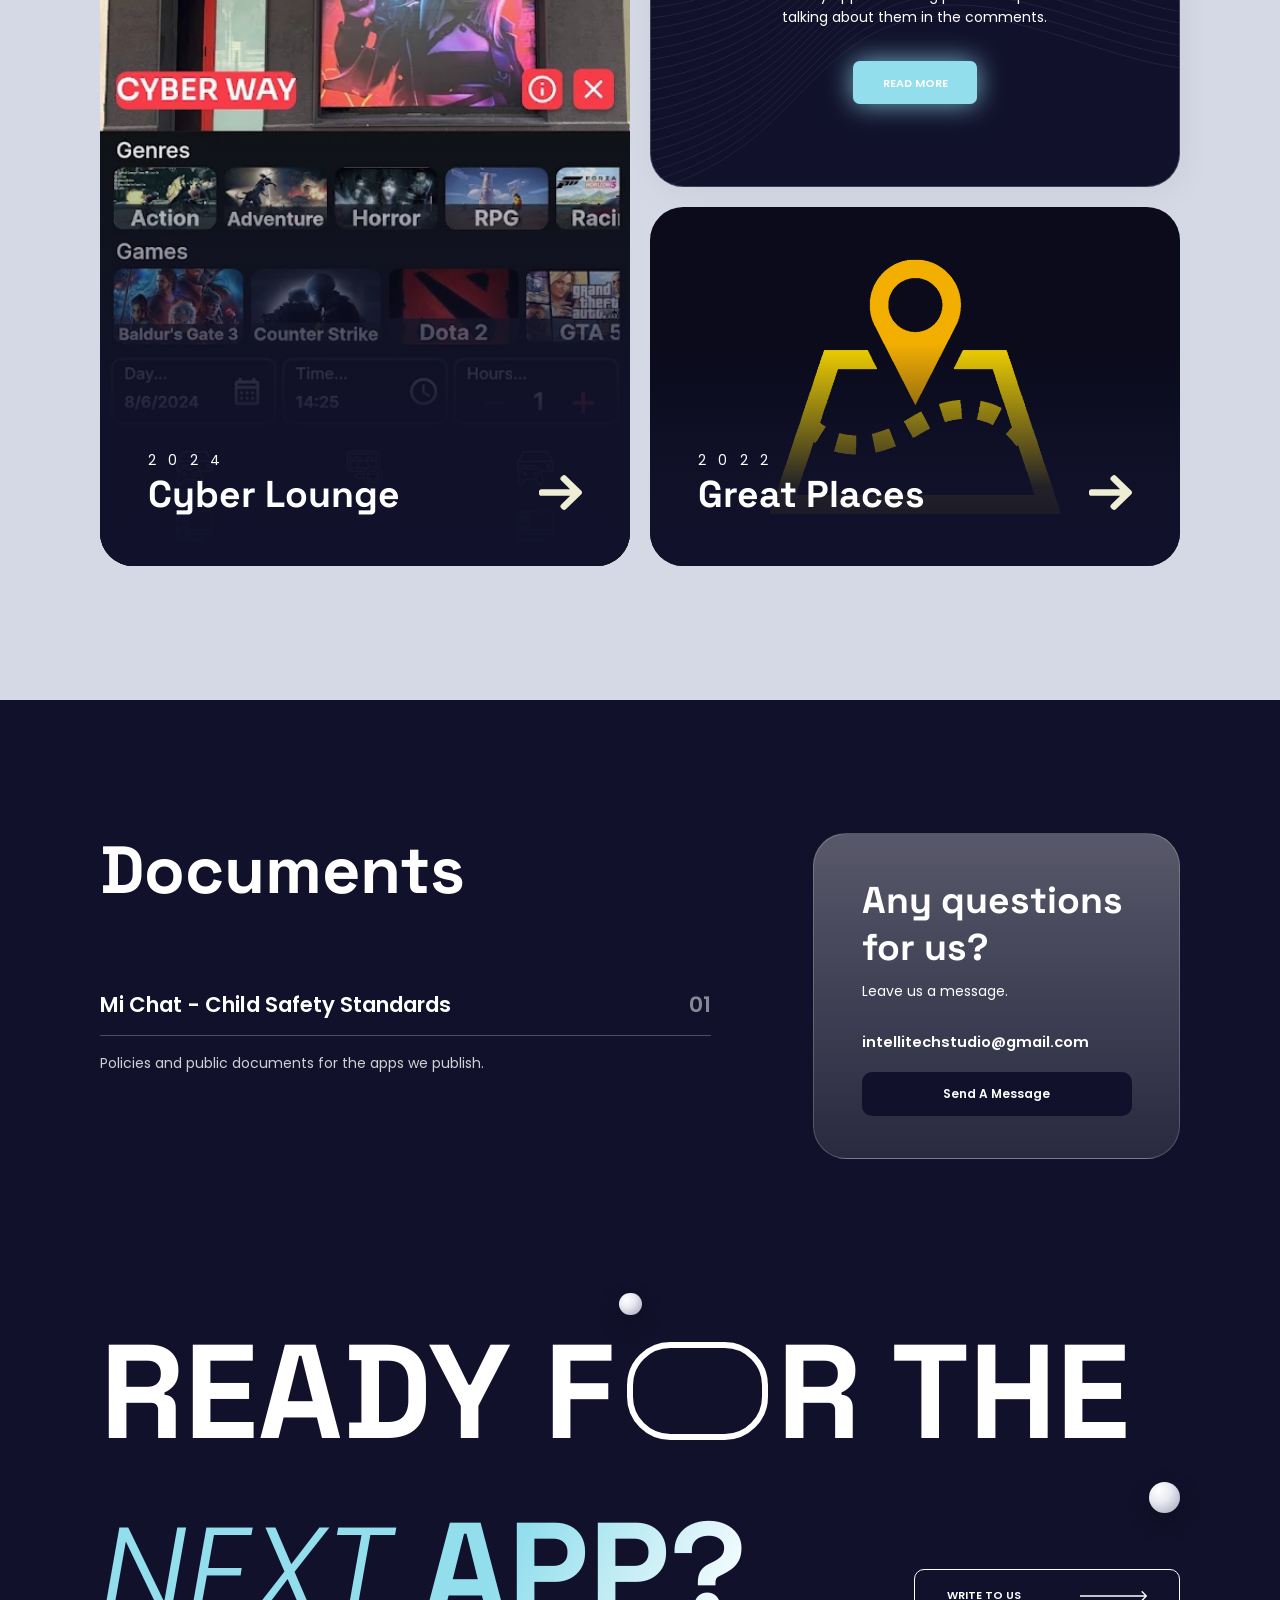
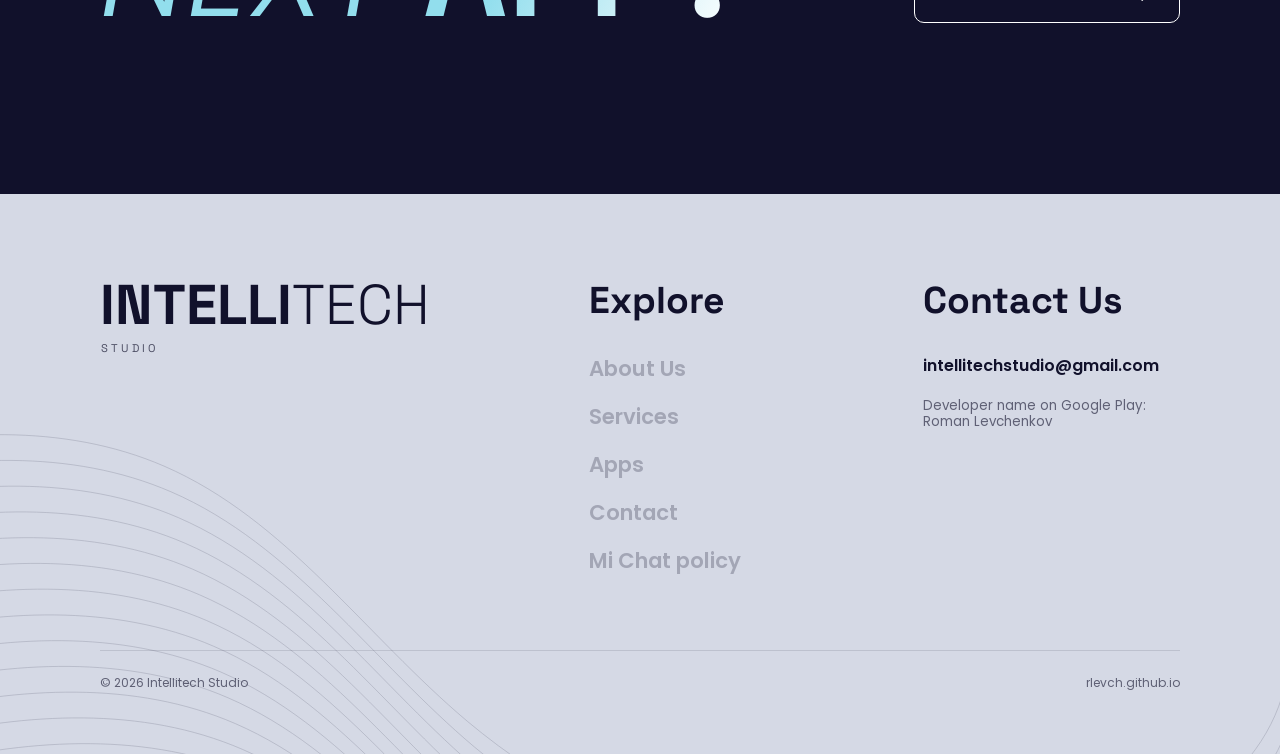
==== commit 4a6f4596: "Add inner pages (About, Services, Apps, app pages, Contact) and real app images Co-Authored-By: Clau" ====
--- a/index.html
+++ b/index.html
@@ -8,7 +8,7 @@
 <link rel="preconnect" href="https://fonts.googleapis.com">
 <link rel="preconnect" href="https://fonts.gstatic.com" crossorigin>
 <link href="https://fonts.googleapis.com/css2?family=Poppins:ital,wght@0,400;0,600;1,300&family=Space+Grotesk:wght@300;400;700&display=swap" rel="stylesheet">
-<link rel="stylesheet" href="styles/site.css">
+<link rel="stylesheet" href="styles/site.css?v=6fcd1b85">
 </head>
 <body>
 <div class="page">
@@ -18,60 +18,59 @@
     <header class="nav">
       <a class="logo" href="./"><b>Intelli</b>tech<small>Studio</small></a>
       <nav class="links">
-        <a href="#services">Services</a>
-        <a href="#how">How we work</a>
-        <a href="#apps">Apps</a>
-        <a href="#documents">Documents</a>
-        <a href="#contact">Contact</a>
+        <a href="about.html">About Us</a>
+        <a href="services.html">Services</a>
+        <a href="apps.html">Apps</a>
+        <a href="contact.html">Contact</a>
       </nav>
-      <a class="btn small" href="mailto:intellitechstudio@gmail.com">Contact</a>
+      <a class="btn small" href="contact.html">Write to us</a>
     </header>
     <span class="ring float" style="left:calc(150 * var(--u));top:calc(354 * var(--u));width:calc(110 * var(--u));height:calc(72 * var(--u))" aria-hidden="true"></span>
     <span class="ball float" style="left:calc(1732 * var(--u));top:calc(200 * var(--u));width:calc(40 * var(--u));height:calc(40 * var(--u));animation-delay:-3s" aria-hidden="true"></span>
     <h1>Your <span class="o" role="img" aria-label="O"></span>ne<br><span class="it">App</span> <span class="gr">Studio</span></h1>
     <p class="side">Web, mobile and desktop apps, designed and built by Intellitech Studio.</p>
-    <a class="btn wide cta-btn" href="#services">Explore now <img src="assets/arrow-line.svg" alt=""></a>
+    <a class="btn wide cta-btn" href="services.html">Explore now <img src="assets/arrow-line.svg" alt=""></a>
   </section>
 
   <section class="about">
     <h2>We turn <span class="it">ideas</span> into<br>software people <span class="gr">LOVE.</span></h2>
     <div class="row">
       <p>Intellitech Studio is a software development studio. We take a product from the first sketch to release: design, code, launch and support, for the web, for phones and for the desktop.</p>
-      <a class="btn wide tall" href="mailto:intellitechstudio@gmail.com">Write to us <img src="assets/arrow-line.svg" alt=""></a>
+      <a class="btn wide tall" href="about.html">Learn more <img src="assets/arrow-line.svg" alt=""></a>
     </div>
   </section>
 
   <section class="services" id="services">
     <h2 class="h3">Services</h2>
     <div class="cards">
-      <a class="card" href="mailto:intellitechstudio@gmail.com?subject=Web%20Development">
+      <a class="card" href="services.html">
         <div class="ico"><img src="assets/icon-web.svg" alt="" style="width:calc(96 * var(--u));height:calc(96 * var(--u))"></div>
         <h3>Web<br>Development</h3>
         <p>Websites, web apps and online services that are fast, clear and work on any screen.</p>
         <img class="arr" src="assets/arrow.svg" alt=""><img class="arr circle" src="assets/arrow-circle.svg" alt="">
       </a>
-      <a class="card" href="mailto:intellitechstudio@gmail.com?subject=Mobile%20Development">
+      <a class="card" href="services.html">
         <div class="ico"><img src="assets/icon-mobile.svg" alt="" style="width:calc(60 * var(--u));height:calc(100 * var(--u))"></div>
         <h3>Mobile<br>Development</h3>
         <p>Apps for Android and iOS, from the first screen to release in the app stores.</p>
         <img class="arr" src="assets/arrow.svg" alt=""><img class="arr circle" src="assets/arrow-circle.svg" alt="">
       </a>
-      <a class="card" href="mailto:intellitechstudio@gmail.com?subject=Desktop%20Software">
+      <a class="card" href="services.html">
         <div class="ico"><span class="code-ico"><img src="assets/icon-code-1.svg" alt="" style="inset:5.54% 0;height:88.92%"><img src="assets/icon-code-2.svg" alt="" style="left:19.54%;top:26.18%;width:17.34%;height:21.53%"><img src="assets/icon-code-3.svg" alt="" style="left:63.12%;top:26.18%;width:17.34%;height:21.53%"><img src="assets/icon-code-4.svg" alt="" style="left:41.19%;top:23.55%;width:17.62%;height:26.79%"></span></div>
         <h3>Desktop<br>Software</h3>
         <p>Applications for Windows, macOS and Linux, built around the way your team works.</p>
         <img class="arr" src="assets/arrow.svg" alt=""><img class="arr circle" src="assets/arrow-circle.svg" alt="">
       </a>
-      <a class="card on" href="mailto:intellitechstudio@gmail.com?subject=Backend%20and%20Cloud">
+      <a class="card on" href="services.html">
         <div class="ico"><img src="assets/icon-cloud.svg" alt="" style="width:calc(110 * var(--u));height:calc(64.45 * var(--u))"></div>
         <h3>Backend<br>&amp; Cloud</h3>
         <p>Servers, databases and integrations that keep your product running and your data safe.</p>
         <img class="arr" src="assets/arrow.svg" alt=""><img class="arr circle" src="assets/arrow-circle.svg" alt="">
       </a>
-      <a class="card" href="mailto:intellitechstudio@gmail.com?subject=Launch%20and%20Support">
+      <a class="card" href="services.html">
         <div class="ico"><img src="assets/icon-rocket.svg" alt="" style="width:calc(100 * var(--u));height:calc(100 * var(--u))"></div>
         <h3>Launch<br>&amp; Support</h3>
-        <p>Design, testing, release and updates: we stay with the product long after day one.</p>
+        <p>Testing, release and updates: we stay with the product long after day one.</p>
         <img class="arr" src="assets/arrow.svg" alt=""><img class="arr circle" src="assets/arrow-circle.svg" alt="">
       </a>
     </div>
@@ -92,24 +91,25 @@
   <section class="light apps" id="apps">
     <div class="col">
       <h2 class="h3">Our Apps</h2>
-      <a class="app tall" href="https://play.google.com/store/apps/details?id=com.rlevch.great_places">
-        <img class="deco" src="assets/footer-waves.svg" alt="">
-        <p class="yr">2 0 2 6</p>
-        <h3 class="h5">Great Places</h3>
+      <a class="pcard tall" href="apps/cyber-lounge.html">
+        <img class="bg" src="assets/apps/cyberlounge-2.webp" alt="Cyber Lounge screenshot" loading="lazy">
+        <p class="yr">2 0 2 4</p>
+        <h3 class="h5">Cyber Lounge</h3>
         <img class="go" src="assets/arrow-dark.svg" alt="">
       </a>
     </div>
     <div class="col">
-      <a class="app on" href="https://play.google.com/store/apps/details?id=com.intellitechsolutions.michat">
+      <a class="app on" href="apps/michat.html">
         <span class="waves2"></span>
-        <p class="yr">G O O G L E &nbsp; P L A Y</p>
+        <img class="aic" src="assets/apps/michat-icon.webp" alt="Mi Chat icon">
         <h3 class="h3">Mi Chat</h3>
         <p class="d">A community app for sharing posts with photos and talking about them in the comments.</p>
-        <span class="pill">Open in Google Play</span>
+        <span class="pill">Read more</span>
       </a>
-      <a class="app low" href="https://play.google.com/store/apps/details?id=com.intellitechsolutions.gamingclubreservation">
-        <p class="yr">2 0 2 4</p>
-        <h3 class="h5">Cyber Lounge</h3>
+      <a class="pcard low" href="apps/great-places.html">
+        <img class="bg" src="assets/apps/greatplaces-1.webp" alt="Great Places" loading="lazy" style="object-position:center">
+        <p class="yr">2 0 2 2</p>
+        <h3 class="h5">Great Places</h3>
         <img class="go" src="assets/arrow-dark.svg" alt="">
       </a>
     </div>
@@ -127,7 +127,7 @@
       <h3 class="h5">Any questions<br>for us?</h3>
       <p>Leave us a message.</p>
       <a class="mail" href="mailto:intellitechstudio@gmail.com">intellitechstudio@gmail.com</a>
-      <a class="send" href="mailto:intellitechstudio@gmail.com">Send A Message</a>
+      <a class="send" href="contact.html">Send A Message</a>
     </div>
   </section>
 
@@ -135,7 +135,7 @@
     <span class="ball float" style="left:calc(929 * var(--u));top:calc(200 * var(--u));width:calc(34 * var(--u));height:calc(34 * var(--u))" aria-hidden="true"></span>
     <span class="ball float" style="left:calc(1723 * var(--u));top:calc(484 * var(--u));width:calc(47 * var(--u));height:calc(47 * var(--u));animation-delay:-4s" aria-hidden="true"></span>
     <h2>Ready f<span class="o" role="img" aria-label="o"></span>r the<br><span class="it">next</span> <span class="gr">App?</span></h2>
-    <a class="btn" href="mailto:intellitechstudio@gmail.com">Write to us <img src="assets/arrow-line.svg" alt=""></a>
+    <a class="btn" href="contact.html">Write to us <img src="assets/arrow-line.svg" alt=""></a>
   </section>
 
   <footer class="light footer">
@@ -143,10 +143,11 @@
     <div><a class="logo" href="./"><b>Intelli</b>tech<small>Studio</small></a></div>
     <div class="col">
       <h3>Explore</h3>
-      <a href="#services">Services</a>
-      <a href="#how">How we work</a>
-      <a href="#apps">Apps</a>
-      <a href="#documents">Documents</a>
+      <a href="about.html">About Us</a>
+      <a href="services.html">Services</a>
+      <a href="apps.html">Apps</a>
+      <a href="contact.html">Contact</a>
+      <a href="michat/child-safety.html">Mi Chat policy</a>
     </div>
     <div class="col">
       <h3>Contact Us</h3>
--- a/styles/site.css
+++ b/styles/site.css
@@ -73,7 +73,7 @@
 .card:nth-child(5) { grid-column: 1095 / span 520; }
 .card .ico { height: calc(100 * var(--u)); display: flex; align-items: center; }
 .card .ico img { display: block; }
-.card h3 { font-size: calc(56 * var(--u)); line-height: 1.276; margin-top: auto; padding-top: calc(120 * var(--u)); }
+.card h3 { font-size: calc(56 * var(--u)); line-height: 1.276; padding-top: calc(136 * var(--u)); }
 .card p { margin-top: calc(14 * var(--u)); max-width: 30em; opacity: .9; }
 .card .arr { position: absolute; right: calc(56 * var(--u)); width: calc(80 * var(--u)); }
 .card:nth-child(-n+2) .arr { bottom: calc(64 * var(--u)); }
@@ -229,3 +229,212 @@
   .doc { padding: 54px 24px 40px; }
   .ring, .ball { display: none; }
 }
+
+/* ===== inner pages (About, Services, Apps, App detail, Contact) ===== */
+.nav .links a.on { font-weight: 600; }
+.pagehead { height: calc(496 * var(--u)); }
+.pagehead .title { top: calc(213 * var(--u)); }
+.pagehead .crumbs { line-height: calc(26 * var(--u)); margin-bottom: calc(4 * var(--u)); }
+.pagehead .crumbs b { font-weight: 600; }
+.sec { padding: 0 calc(150 * var(--u)); position: relative; }
+.h6 { font-family: var(--body); font-weight: 600; font-size: max(18px, calc(32 * var(--u))); line-height: 1.25; }
+.cap { font-size: max(11px, calc(16 * var(--u))); line-height: 1.6; letter-spacing: .3em; text-transform: uppercase; }
+
+/* centered CTA */
+.cta2 { position: relative; overflow: hidden; text-align: center; padding: calc(200 * var(--u)) calc(150 * var(--u)) calc(220 * var(--u)); }
+.cta2 .waves { left: calc(-500 * var(--u)); top: calc(-420 * var(--u)); opacity: .8; }
+.cta2 > * { position: relative; }
+.cta2 h2 { font-size: calc(100 * var(--u)); line-height: calc(110 * var(--u)); }
+.cta2 h2 .it { font-size: calc(100 * var(--u)); }
+.cta2 .btn { margin-top: calc(64 * var(--u)); width: calc(399 * var(--u)); }
+
+/* dark footer variant */
+.footer.dark { background: var(--navy); color: #fff; border-top: 1px solid rgba(255,255,255,.12); }
+.footer.dark .logo, .footer.dark .logo b { color: #fff; }
+.footer.dark .logo b { color: var(--cyan); }
+.footer.dark .fw { filter: invert(1); opacity: .5; }
+.footer.dark .copy { border-top-color: rgba(255,255,255,.2); }
+
+/* about */
+.about2 { display: flex; justify-content: space-between; align-items: flex-end; padding: calc(55 * var(--u)) calc(150 * var(--u)) calc(200 * var(--u)); }
+.about2 h2 { width: calc(760 * var(--u)); }
+.about2 .txt { width: calc(625 * var(--u)); }
+.about2 .txt p + p { margin-top: calc(30 * var(--u)); }
+.four { display: grid; grid-template-columns: repeat(4, 1fr); gap: calc(80 * var(--u)); padding: calc(200 * var(--u)) calc(150 * var(--u)) 0; }
+.four .ic { height: calc(140 * var(--u)); display: flex; align-items: flex-end; }
+.four .ic img, .four .ic .code-ico { filter: brightness(0) saturate(100%) invert(8%) sepia(30%) saturate(2500%) hue-rotate(215deg); height: calc(110 * var(--u)); width: auto; }
+.four .ic .code-ico { width: calc(110 * var(--u)); filter: none; }
+.four .ic .code-ico img { height: auto; }
+.four h3 { margin: calc(75 * var(--u)) 0 calc(16 * var(--u)); text-transform: lowercase; }
+.nums { margin: calc(80 * var(--u)) calc(150 * var(--u)) 0; padding: calc(120 * var(--u)) calc(105 * var(--u)); border-radius: calc(50 * var(--u)); background: var(--navy); color: #fff; display: grid; grid-template-columns: repeat(3, 1fr); text-align: center; }
+.nums b { display: block; font-family: var(--display); font-size: calc(100 * var(--u)); line-height: calc(110 * var(--u)); color: var(--cyan); }
+.nums span { display: block; margin-top: calc(24 * var(--u)); }
+.pad-b { padding-bottom: calc(200 * var(--u)); }
+
+/* services grid + how it works */
+.grid3 { display: grid; grid-template-columns: repeat(3, 1fr); gap: calc(30 * var(--u)); padding: 0 calc(150 * var(--u)); }
+.grid3 .card { grid-column: auto !important; min-height: calc(582 * var(--u)); }
+.grid3 .card p { padding-right: 0 !important; max-width: calc(400 * var(--u)); }
+.grid3 .card .arr { top: calc(74 * var(--u)); bottom: auto !important; }
+.grid3 .card.on .arr, .grid3 .card:hover .arr { display: none; }
+.grid3 .card.on .arr.circle, .grid3 .card:hover .arr.circle { display: block; }
+.card svg.ui { width: calc(100 * var(--u)); height: calc(100 * var(--u)); stroke: #fff; fill: none; stroke-width: 5; stroke-linecap: round; stroke-linejoin: round; }
+.steps { padding: calc(200 * var(--u)) calc(150 * var(--u)) 0; display: flex; flex-direction: column; align-items: center; text-align: center; }
+.step { display: flex; flex-direction: column; align-items: center; }
+.step .ln { position: relative; width: 2px; height: calc(233 * var(--u)); margin: calc(72 * var(--u)) 0 calc(60 * var(--u)); background: #fff; }
+.step .ln::before, .step .ln::after { content: ""; position: absolute; left: 50%; width: calc(22 * var(--u)); height: calc(22 * var(--u)); margin-left: calc(-11 * var(--u)); border-radius: 50%; background: #fff; }
+.step .ln::before { top: calc(-11 * var(--u)); } .step .ln::after { bottom: calc(-11 * var(--u)); }
+.step:first-of-type .ln, .step:first-of-type .ln::before, .step:first-of-type .ln::after { background: var(--cyan); }
+.step .bx { width: calc(100 * var(--u)); height: calc(100 * var(--u)); border-radius: calc(20 * var(--u)); border: 1px solid rgba(255,255,255,.2); background: var(--glass); display: grid; place-items: center; }
+.step .bx img, .step .bx .code-ico { width: calc(52 * var(--u)); height: calc(52 * var(--u)); object-fit: contain; }
+.step .n { margin-top: calc(50 * var(--u)); font-weight: 600; }
+.step h3 { font-size: calc(56 * var(--u)); line-height: 1.276; color: var(--cyan); margin: calc(14 * var(--u)) 0 calc(24 * var(--u)); }
+.step p { width: calc(460 * var(--u)); }
+
+/* app cards (Projects grid) */
+.pgrid { display: grid; grid-template-columns: repeat(3, 1fr); gap: calc(30 * var(--u)); padding: calc(128 * var(--u)) calc(150 * var(--u)) 0; }
+.pcard { position: relative; display: flex; flex-direction: column; justify-content: flex-end; height: calc(653 * var(--u)); padding: calc(40 * var(--u)); border-radius: calc(50 * var(--u)); overflow: hidden; background: #0b0b1c; color: #fff; transition: transform .25s, box-shadow .25s; }
+.pcard > img.bg { position: absolute; inset: 0; width: 100%; height: 100%; object-fit: cover; object-position: top center; transition: transform .5s; }
+.pcard::after { content: ""; position: absolute; inset: 0; background: linear-gradient(to bottom, rgba(17,17,43,0) 38%, rgba(17,17,43,.92) 78%, #11112b 100%); }
+.pcard > *:not(img) { position: relative; z-index: 1; }
+.pcard:hover { transform: translateY(-6px); box-shadow: 0 0 calc(50 * var(--u)) rgba(146,222,237,.6); }
+.pcard:hover > img.bg { transform: scale(1.04); }
+.pcard .yr { letter-spacing: .3em; }
+.pcard .go { position: absolute; z-index: 2; right: calc(40 * var(--u)); bottom: calc(52 * var(--u)); width: calc(56 * var(--u)); filter: invert(1); }
+.apps .pcard.tall { flex: 1; height: auto; min-height: calc(760 * var(--u)); padding: calc(72 * var(--u)); }
+.apps .pcard.low { height: calc(539 * var(--u)); margin-top: calc(30 * var(--u)); padding: calc(72 * var(--u)); }
+.apps .pcard .go { right: calc(72 * var(--u)); bottom: calc(84 * var(--u)); width: calc(64 * var(--u)); }
+.app.on .aic { width: calc(86 * var(--u)); height: calc(86 * var(--u)); border-radius: calc(20 * var(--u)); }
+.app.on .h3 { margin: calc(28 * var(--u)) 0 calc(20 * var(--u)); }
+
+/* app detail (light page) */
+body.lightp { background: var(--light); color: var(--navy); }
+.lightp .waves img { filter: invert(1); opacity: .6; }
+.lightp .nav .logo, .lightp .nav .logo b { color: var(--navy); }
+.lightp .nav .links a:hover { color: #2a8ea6; }
+.lightp .btn { background: transparent; border-color: var(--navy); color: var(--navy); }
+.lightp .btn img { filter: invert(1); }
+.lightp .btn:hover { background: var(--navy); color: #fff; }
+.lightp .btn:hover img { filter: none; }
+.shotbox { position: relative; overflow: hidden; margin: 0 calc(150 * var(--u)); height: calc(665 * var(--u)); border-radius: calc(50 * var(--u)); background: var(--navy); display: flex; align-items: center; justify-content: center; gap: calc(44 * var(--u)); }
+.shotbox .wv { position: absolute; inset: 0; background: url(../assets/hero-waves.svg) center / 150% auto no-repeat; opacity: .9; }
+.shotbox img { position: relative; height: calc(545 * var(--u)); width: auto; border-radius: calc(26 * var(--u)); box-shadow: 0 calc(20 * var(--u)) calc(60 * var(--u)) rgba(0,0,0,.45); }
+.shotbox img.sq { height: calc(440 * var(--u)); border-radius: calc(50 * var(--u)); }
+.meta4 { display: grid; grid-template-columns: calc(327 * var(--u)) calc(336 * var(--u)) calc(245 * var(--u)) 1fr; padding: calc(48 * var(--u)) calc(150 * var(--u)) 0; }
+.meta4 b { display: block; margin-top: calc(16 * var(--u)); }
+.blk { padding: calc(80 * var(--u)) calc(150 * var(--u)) 0; }
+.blk h2 { font-size: calc(56 * var(--u)); line-height: 1.276; margin-bottom: calc(40 * var(--u)); }
+.two { display: grid; grid-template-columns: calc(887 * var(--u)) calc(702 * var(--u)); justify-content: space-between; align-items: start; }
+.strat { border-radius: calc(50 * var(--u)); border: 1px solid rgba(255,255,255,.2); background: var(--glass); box-shadow: calc(5 * var(--u)) calc(10 * var(--u)) calc(50 * var(--u)) rgba(17,17,43,.05); padding: calc(36 * var(--u)) calc(87 * var(--u)) calc(48 * var(--u)); }
+.strat h2 { margin-bottom: calc(34 * var(--u)); }
+.strat li { list-style: none; position: relative; padding-left: 1.1em; margin-bottom: calc(16 * var(--u)); color: #2a8ea6; }
+.strat li::before { content: ""; position: absolute; left: 0; top: .55em; width: .3em; height: .3em; border-radius: 50%; background: currentColor; }
+.strat ul { margin: 0; padding: 0; }
+.res { display: grid; grid-template-columns: repeat(3, 1fr); gap: calc(30 * var(--u)); }
+.res > div { display: grid; grid-template-columns: calc(183 * var(--u)) 1fr; }
+.res i { font-style: normal; width: calc(120 * var(--u)); height: calc(120 * var(--u)); border-radius: 50%; background: var(--cyan); color: #fff; display: grid; place-items: center; }
+.res h3 { margin: calc(120 * var(--u)) 0 calc(24 * var(--u)); grid-column: 2; }
+.res p { grid-column: 2; }
+.bigcta { position: relative; overflow: hidden; margin: calc(200 * var(--u)) calc(150 * var(--u)) calc(200 * var(--u)); padding: calc(72 * var(--u)) calc(80 * var(--u)); min-height: calc(642 * var(--u)); border-radius: calc(50 * var(--u)); background: var(--navy); color: #fff; display: flex; flex-direction: column; justify-content: space-between; }
+.bigcta .wv { position: absolute; inset: 0; background: url(../assets/hero-waves.svg) 120% 120% / 140% auto no-repeat; opacity: .8; }
+.bigcta > *:not(.wv) { position: relative; }
+.bigcta .btn { align-self: flex-end; background: #fff; border-color: #fff; color: var(--navy); width: calc(399 * var(--u)); }
+.bigcta .btn img { filter: invert(1); }
+.bigcta .btn:hover { background: var(--cyan); border-color: var(--cyan); }
+
+/* contact */
+.touch { display: grid; grid-template-columns: 1fr calc(363 * var(--u)) calc(497 * var(--u)); gap: calc(30 * var(--u)); align-items: end; padding: calc(50 * var(--u)) calc(150 * var(--u)) 0; }
+.info { height: calc(264 * var(--u)); border-radius: calc(25 * var(--u)); border: 1px solid rgba(255,255,255,.2); background: var(--glass); padding: calc(56 * var(--u)); display: flex; flex-direction: column; justify-content: flex-end; transition: background .25s, color .25s; }
+a.info:hover { background: var(--cyan); color: var(--navy); }
+.info small { font-size: max(11px, calc(16 * var(--u))); opacity: .8; }
+.info b { font-weight: 600; font-size: max(14px, calc(24 * var(--u))); margin-top: calc(16 * var(--u)); word-break: break-all; }
+.formrow { display: grid; grid-template-columns: 1fr calc(978 * var(--u)); gap: calc(30 * var(--u)); padding: calc(80 * var(--u)) calc(150 * var(--u)) 0; align-items: start; }
+.note { position: relative; overflow: hidden; min-height: calc(722 * var(--u)); border-radius: calc(50 * var(--u)); border: 1px solid rgba(255,255,255,.2); background: var(--glass); padding: calc(64 * var(--u)); display: flex; flex-direction: column; justify-content: flex-end; }
+.note .wv { position: absolute; inset: 0; background: url(../assets/hero-waves.svg) 30% 0 / 300% auto no-repeat; opacity: .9; }
+.note > *:not(.wv) { position: relative; }
+.note p { margin-top: calc(24 * var(--u)); }
+.form { border-radius: calc(50 * var(--u)); background: var(--cyan); color: var(--navy); box-shadow: 0 0 calc(50 * var(--u)) rgba(146,222,237,.6); padding: calc(32 * var(--u)) calc(40 * var(--u)) calc(44 * var(--u)); }
+.form h2 { font-size: calc(56 * var(--u)); line-height: 1.276; }
+.form > p { margin: calc(16 * var(--u)) 0 calc(40 * var(--u)); }
+.form .fl { display: grid; grid-template-columns: 1fr 1fr; gap: calc(24 * var(--u)); }
+.form label { display: block; font-weight: 600; font-size: max(12px, calc(16 * var(--u))); }
+.form input, .form textarea { display: block; width: 100%; margin-top: calc(8 * var(--u)); border: 0; outline: 0; border-radius: calc(15 * var(--u)); background: #fff; color: var(--navy); font: inherit; padding: 0 calc(32 * var(--u)); height: calc(80 * var(--u)); min-height: 44px; }
+.form textarea { height: calc(205 * var(--u)); min-height: 120px; padding-top: calc(22 * var(--u)); resize: vertical; }
+.form input:focus, .form textarea:focus { box-shadow: 0 0 0 2px var(--navy); }
+.form .msg { margin-top: calc(24 * var(--u)); }
+.form .act { display: flex; justify-content: space-between; align-items: center; gap: calc(30 * var(--u)); margin-top: calc(24 * var(--u)); }
+.form .act span { font-size: max(11px, calc(16 * var(--u))); line-height: 1.6; max-width: calc(532 * var(--u)); opacity: .8; }
+.form button { border: 0; cursor: pointer; height: calc(80 * var(--u)); min-height: 46px; padding: 0 calc(54 * var(--u)); border-radius: calc(15 * var(--u)); background: var(--navy); color: #fff; font: 600 max(12px, calc(16 * var(--u)))/1 var(--body); text-transform: uppercase; transition: background .2s; }
+.form button:hover { background: #2a2a55; }
+
+@media (max-width: 900px) {
+  .pagehead .title { margin-top: 54px; }
+  .pagehead { height: auto !important; }
+  .grid3 .card p { max-width: none; }
+  .sec, .grid3, .pgrid, .blk, .meta4, .touch, .formrow, .four, .steps { padding-left: 24px; padding-right: 24px; }
+  .cta2 { padding: 90px 24px 100px; }
+  .cta2 h2, .cta2 h2 .it { font-size: 9.6vw; line-height: 1.15; }
+  .cta2 .btn { margin-top: 30px; }
+  .about2 { display: block; padding: 10px 24px 80px; }
+  .about2 h2, .about2 .txt { width: auto; }
+  .about2 .txt { margin-top: 26px; }
+  .about2 .txt p + p { margin-top: 14px; }
+  .four { grid-template-columns: 1fr 1fr; gap: 34px 20px; padding-top: 70px; }
+  .four .ic { height: 56px; }
+  .four .ic img, .four .ic .code-ico { height: 50px; }
+  .four .ic .code-ico { width: 50px; }
+  .four h3 { margin: 18px 0 6px; }
+  .nums { margin: 50px 24px 0; padding: 34px 20px; border-radius: 26px; grid-template-columns: 1fr; gap: 26px; }
+  .nums b { font-size: 56px; line-height: 1; }
+  .nums span { margin-top: 6px; }
+  .pad-b { padding-bottom: 70px; }
+  .grid3 { grid-template-columns: 1fr; gap: 16px; }
+  .grid3 .card { min-height: 0; }
+  .grid3 .card h3 { padding-top: 34px; }
+  .card svg.ui { width: 54px; height: 54px; }
+  .steps { padding-top: 90px; }
+  .step .ln { height: 90px; margin: 34px 0 30px; }
+  .step .ln::before, .step .ln::after { width: 12px; height: 12px; margin-left: -6px; }
+  .step .ln::before { top: -6px; } .step .ln::after { bottom: -6px; }
+  .step .bx { width: 64px; height: 64px; border-radius: 14px; }
+  .step .bx img, .step .bx .code-ico { width: 32px; height: 32px; }
+  .step .n { margin-top: 22px; }
+  .step h3 { font-size: 28px; margin: 6px 0 10px; }
+  .step p { width: auto; max-width: 330px; }
+  .pgrid { grid-template-columns: 1fr; gap: 16px; padding-top: 10px; }
+  .pcard, .apps .pcard.tall, .apps .pcard.low { height: 380px; min-height: 0; flex: none; padding: 28px; border-radius: 26px; margin-top: 0; }
+  .apps .pcard.low, .apps .col + .col { margin-top: 16px; }
+  .pcard .go, .apps .pcard .go { right: 28px; bottom: 34px; width: 34px; }
+  .app.on .aic { width: 56px; height: 56px; border-radius: 14px; }
+  .shotbox { margin: 0 24px; height: auto; padding: 26px 0 26px 20px; border-radius: 26px; gap: 14px; justify-content: flex-start; overflow-x: auto; }
+  .shotbox .wv { display: none; }
+  .shotbox img { height: 360px; border-radius: 16px; }
+  .shotbox img.sq { height: 220px; border-radius: 26px; }
+  .meta4 { grid-template-columns: 1fr 1fr; gap: 22px 16px; padding-top: 30px; }
+  .meta4 b { margin-top: 4px; }
+  .blk { padding-top: 46px; }
+  .blk h2, .form h2 { font-size: 28px; margin-bottom: 14px; }
+  .two { display: block; }
+  .strat { margin-top: 30px; border-radius: 26px; padding: 26px 28px; }
+  .strat li { margin-bottom: 8px; }
+  .res { grid-template-columns: 1fr; gap: 26px; }
+  .res > div { grid-template-columns: 70px 1fr; }
+  .res i { width: 52px; height: 52px; }
+  .res h3 { margin: 0 0 6px; grid-row: 1; }
+  .res i { grid-row: 1 / 3; }
+  .bigcta { margin: 70px 24px; padding: 34px 28px; min-height: 0; border-radius: 26px; gap: 30px; }
+  .bigcta .btn { align-self: flex-start; }
+  .touch { grid-template-columns: 1fr; gap: 16px; padding-top: 10px; }
+  .info { height: auto; padding: 26px; border-radius: 18px; }
+  .info b { margin-top: 6px; }
+  .formrow { grid-template-columns: 1fr; gap: 16px; padding-top: 16px; }
+  .note { min-height: 0; padding: 30px 28px; border-radius: 26px; order: 2; }
+  .note p { margin-top: 10px; }
+  .form { border-radius: 26px; padding: 28px 24px 30px; }
+  .form > p { margin: 6px 0 20px; }
+  .form .fl { grid-template-columns: 1fr; gap: 14px; }
+  .form input, .form textarea { margin-top: 6px; padding: 0 16px; border-radius: 12px; }
+  .form textarea { padding-top: 12px; }
+  .form .msg { margin-top: 14px; }
+  .form .act { flex-direction: column; align-items: stretch; margin-top: 16px; gap: 14px; }
+}
